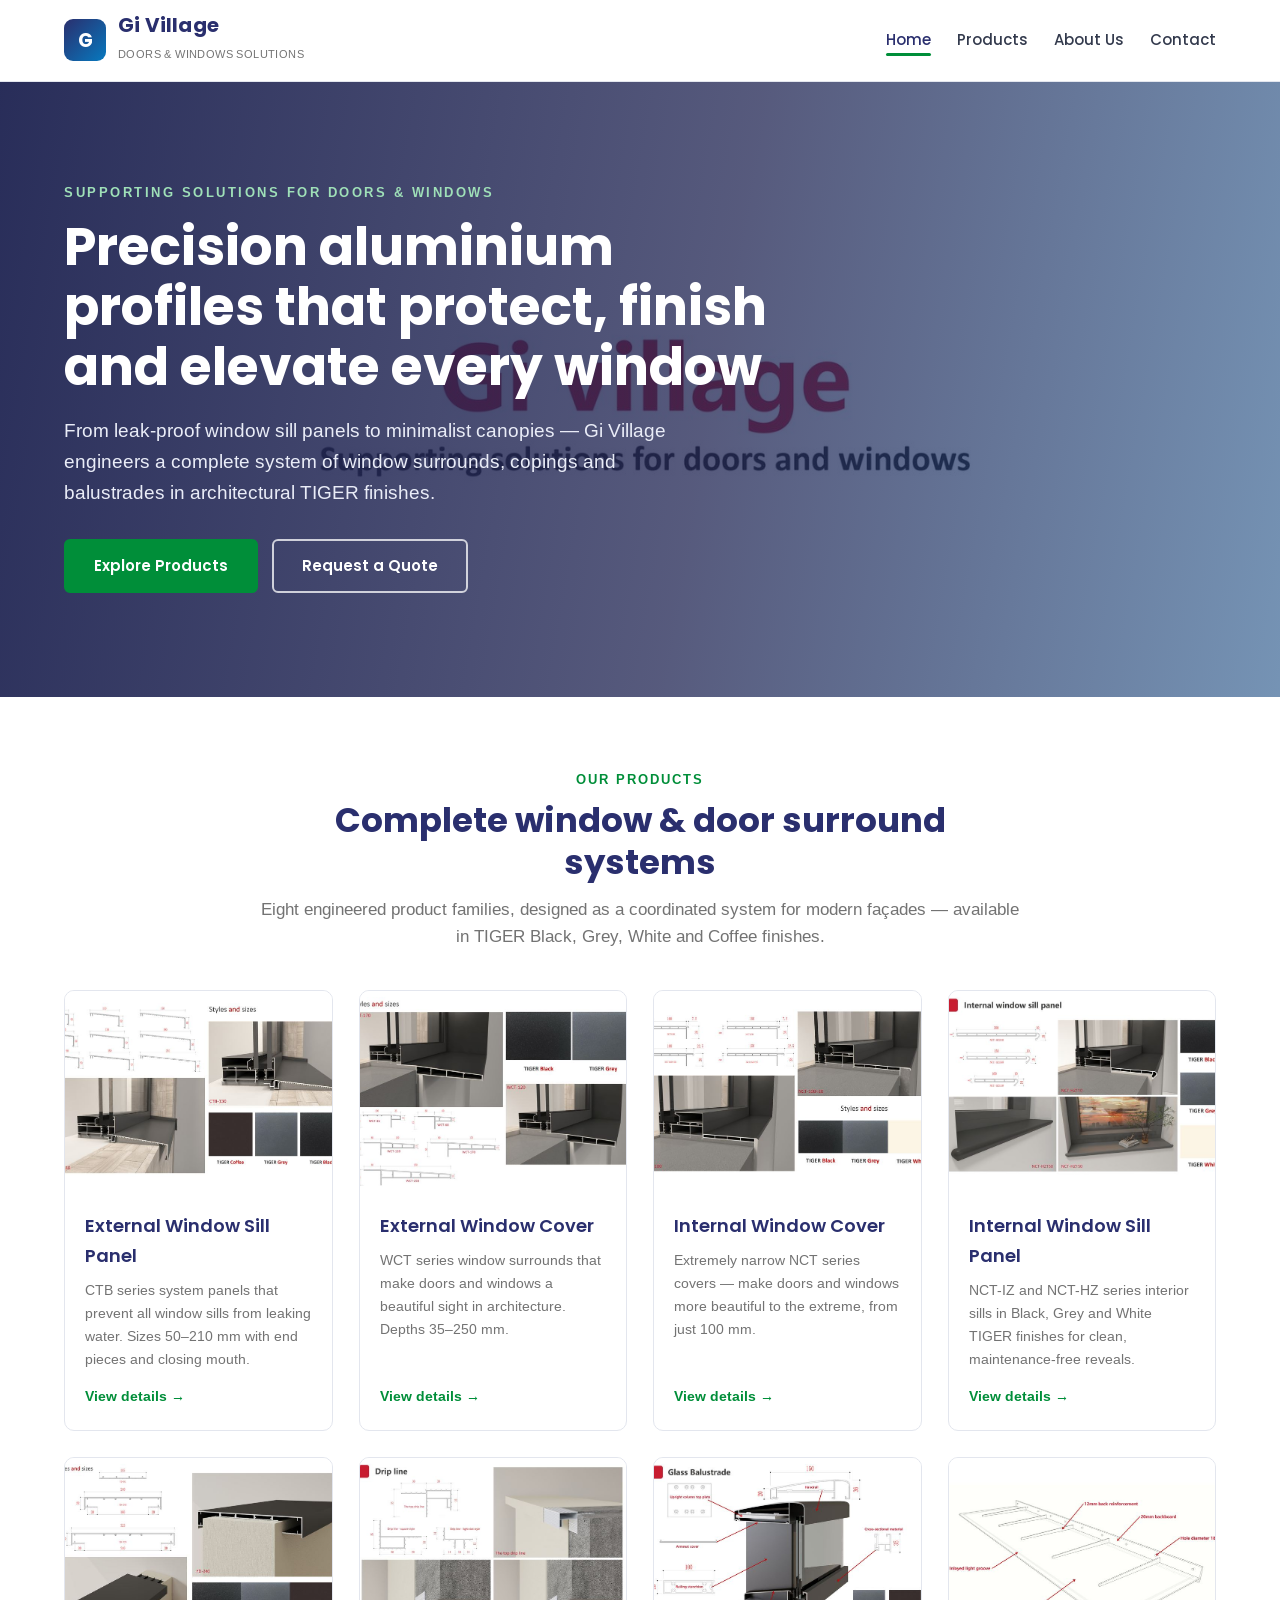
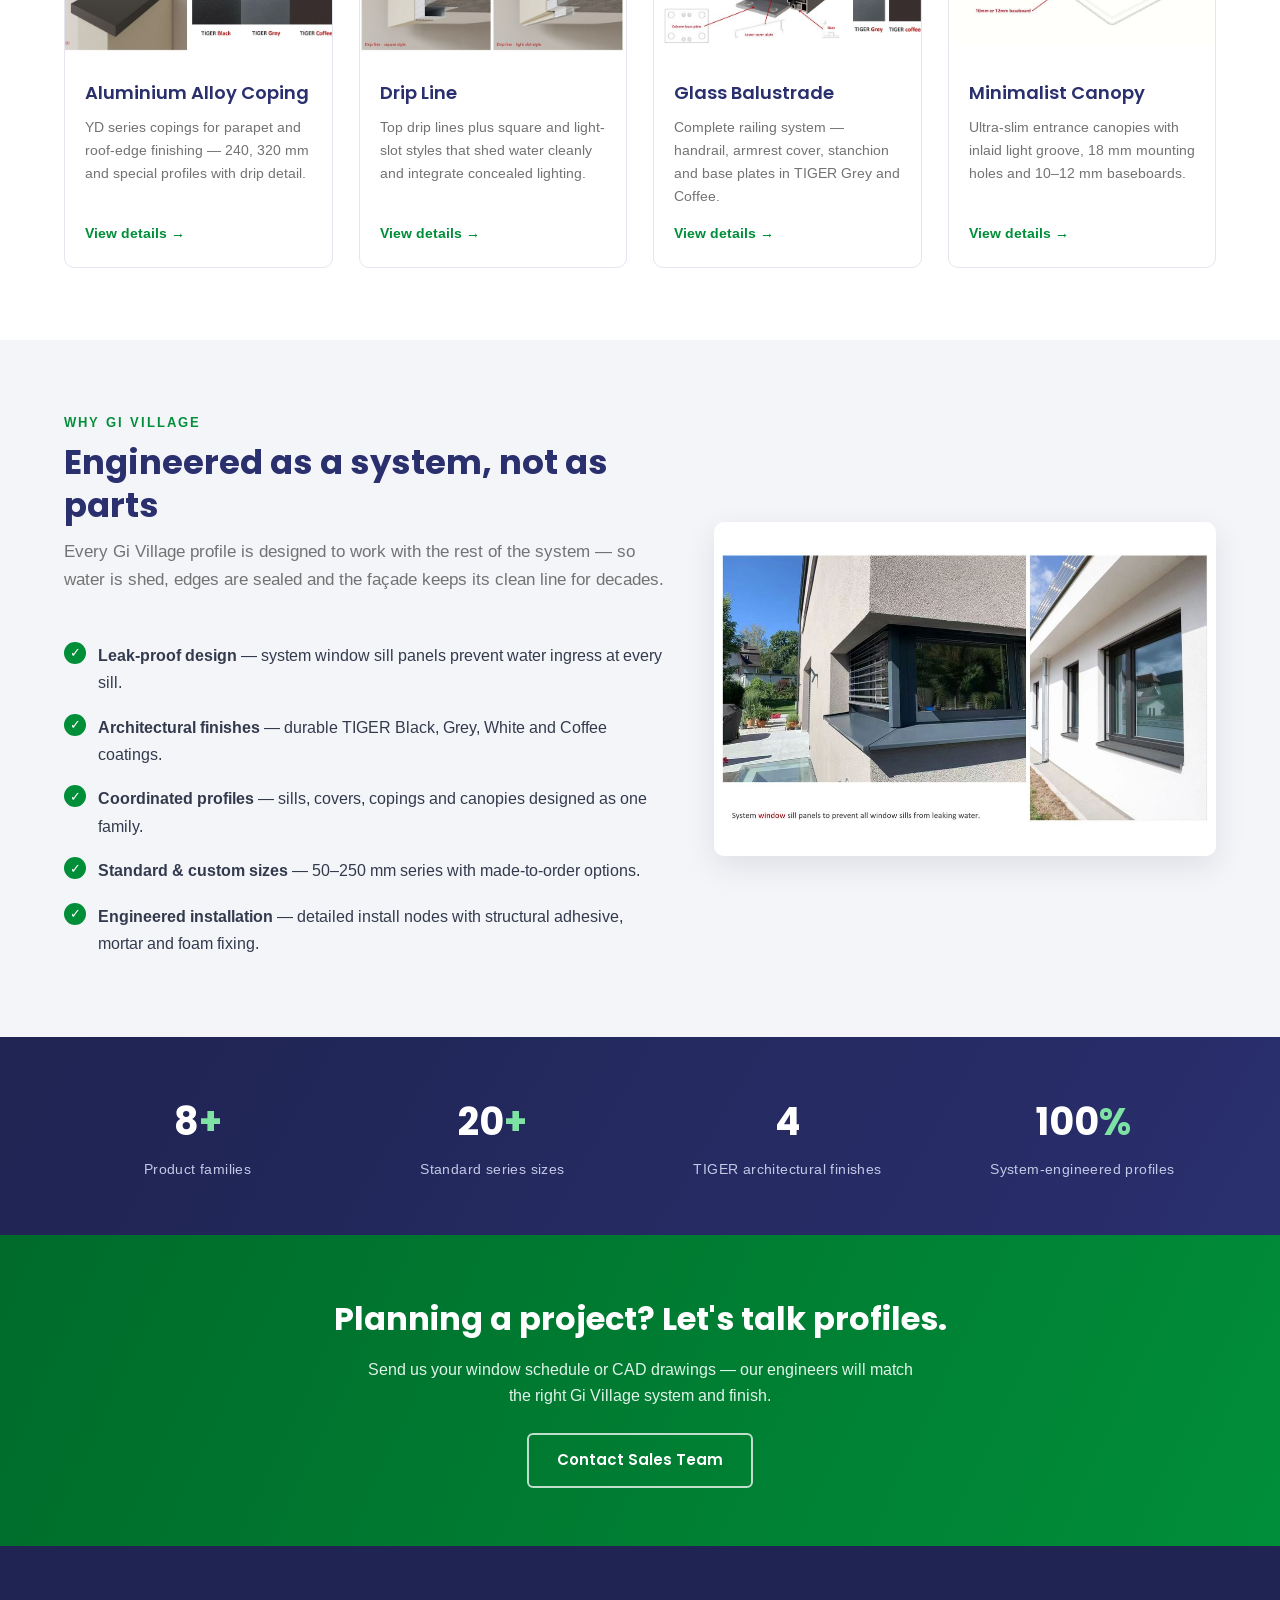
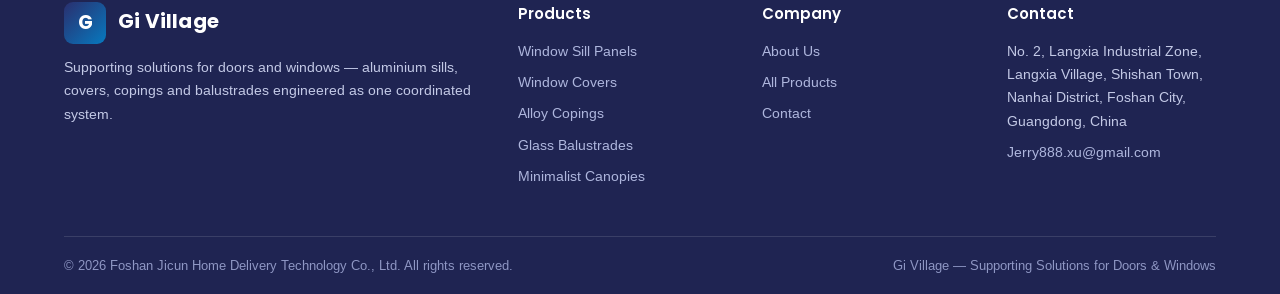
==== index.html @ 1dd9b71b "Update contact email to Jerry888.xu@gmail.com" ====
<!DOCTYPE html>
<html lang="en">
<head>
<meta charset="utf-8">
<meta name="viewport" content="width=device-width, initial-scale=1">
<title>Gi Village | Supporting Solutions for Doors and Windows</title>
<meta name="description" content="Gi Village by Foshan Jicun Home Delivery Technology Co., Ltd — aluminium window sills, window covers, copings, drip lines, glass balustrades and minimalist canopies for modern architecture.">
<link rel="preconnect" href="https://fonts.googleapis.com">
<link rel="preconnect" href="https://fonts.gstatic.com" crossorigin>
<link href="https://fonts.googleapis.com/css2?family=Poppins:wght@400;600;700&family=Arimo:wght@400;600&display=swap" rel="stylesheet">
<link rel="stylesheet" href="css/style.css">
<link rel="icon" href="data:image/svg+xml,<svg xmlns='http://www.w3.org/2000/svg' viewBox='0 0 100 100'><rect width='100' height='100' rx='20' fill='%232a2f6e'/><text x='50' y='68' font-size='52' text-anchor='middle' fill='white' font-family='Arial' font-weight='bold'>G</text></svg>">
</head>
<body>

<header class="site-header">
  <div class="header-inner">
    <a class="brand" href="index.html">
      <span class="brand-mark">G</span>
      <span>
        <span class="brand-name">Gi Village</span><br>
        <span class="brand-tag">Doors &amp; Windows Solutions</span>
      </span>
    </a>
    <button class="nav-toggle" aria-label="Menu" aria-expanded="false">&#9776;</button>
    <nav>
      <ul class="nav-links">
        <li><a href="index.html">Home</a></li>
        <li><a href="products.html">Products</a></li>
        <li><a href="about.html">About Us</a></li>
        <li><a href="contact.html">Contact</a></li>
      </ul>
    </nav>
  </div>
</header>

<!-- ================= HERO ================= -->
<section class="hero">
  <img class="hero-bg" src="images/banners/home-hero.jpg" alt="Gi Village window and door solutions">
  <div class="hero-content">
    <span class="hero-eyebrow">Supporting Solutions for Doors &amp; Windows</span>
    <h1>Precision aluminium profiles that protect, finish and elevate every window</h1>
    <p class="lead">From leak-proof window sill panels to minimalist canopies — Gi Village engineers a complete system of window surrounds, copings and balustrades in architectural TIGER finishes.</p>
    <div class="hero-cta">
      <a class="btn btn-green" href="products.html">Explore Products</a>
      <a class="btn btn-outline" href="contact.html">Request a Quote</a>
    </div>
  </div>
</section>

<!-- ================= PRODUCTS ================= -->
<section class="section" id="products">
  <div class="container">
    <div class="section-head center reveal">
      <div class="kicker">Our Products</div>
      <h2>Complete window &amp; door surround systems</h2>
      <p>Eight engineered product families, designed as a coordinated system for modern façades — available in TIGER Black, Grey, White and Coffee finishes.</p>
    </div>
    <div class="cards-grid">

      <div class="card reveal">
        <div class="card-img"><img src="images/products/card-ext-sill.jpg" alt="External window sill panel" loading="lazy"></div>
        <div class="card-body">
          <h3>External Window Sill Panel</h3>
          <p>CTB series system panels that prevent all window sills from leaking water. Sizes 50–210&nbsp;mm with end pieces and closing mouth.</p>
          <a class="card-link" href="products/external-window-sill-panel.html">View details <span class="arrow">&rarr;</span></a>
        </div>
      </div>

      <div class="card reveal">
        <div class="card-img"><img src="images/products/card-ext-cover.jpg" alt="External window cover" loading="lazy"></div>
        <div class="card-body">
          <h3>External Window Cover</h3>
          <p>WCT series window surrounds that make doors and windows a beautiful sight in architecture. Depths 35–250&nbsp;mm.</p>
          <a class="card-link" href="products/external-window-cover.html">View details <span class="arrow">&rarr;</span></a>
        </div>
      </div>

      <div class="card reveal">
        <div class="card-img"><img src="images/products/card-int-cover.jpg" alt="Internal window cover" loading="lazy"></div>
        <div class="card-body">
          <h3>Internal Window Cover</h3>
          <p>Extremely narrow NCT series covers — make doors and windows more beautiful to the extreme, from just 100&nbsp;mm.</p>
          <a class="card-link" href="products/internal-window-cover.html">View details <span class="arrow">&rarr;</span></a>
        </div>
      </div>

      <div class="card reveal">
        <div class="card-img"><img src="images/products/card-int-sill.jpg" alt="Internal window sill panel" loading="lazy"></div>
        <div class="card-body">
          <h3>Internal Window Sill Panel</h3>
          <p>NCT-IZ and NCT-HZ series interior sills in Black, Grey and White TIGER finishes for clean, maintenance-free reveals.</p>
          <a class="card-link" href="products/internal-window-sill-panel.html">View details <span class="arrow">&rarr;</span></a>
        </div>
      </div>

      <div class="card reveal">
        <div class="card-img"><img src="images/products/card-coping.jpg" alt="Aluminium alloy coping" loading="lazy"></div>
        <div class="card-body">
          <h3>Aluminium Alloy Coping</h3>
          <p>YD series copings for parapet and roof-edge finishing — 240, 320&nbsp;mm and special profiles with drip detail.</p>
          <a class="card-link" href="products/aluminium-alloy-coping.html">View details <span class="arrow">&rarr;</span></a>
        </div>
      </div>

      <div class="card reveal">
        <div class="card-img"><img src="images/products/card-drip.jpg" alt="Drip line" loading="lazy"></div>
        <div class="card-body">
          <h3>Drip Line</h3>
          <p>Top drip lines plus square and light-slot styles that shed water cleanly and integrate concealed lighting.</p>
          <a class="card-link" href="products/drip-line.html">View details <span class="arrow">&rarr;</span></a>
        </div>
      </div>

      <div class="card reveal">
        <div class="card-img"><img src="images/products/card-balustrade.jpg" alt="Glass balustrade" loading="lazy"></div>
        <div class="card-body">
          <h3>Glass Balustrade</h3>
          <p>Complete railing system — handrail, armrest cover, stanchion and base plates in TIGER Grey and Coffee.</p>
          <a class="card-link" href="products/glass-balustrade.html">View details <span class="arrow">&rarr;</span></a>
        </div>
      </div>

      <div class="card reveal">
        <div class="card-img"><img src="images/products/card-canopy.jpg" alt="Minimalist canopy" loading="lazy"></div>
        <div class="card-body">
          <h3>Minimalist Canopy</h3>
          <p>Ultra-slim entrance canopies with inlaid light groove, 18&nbsp;mm mounting holes and 10–12&nbsp;mm baseboards.</p>
          <a class="card-link" href="products/minimalist-canopy.html">View details <span class="arrow">&rarr;</span></a>
        </div>
      </div>

    </div>
  </div>
</section>

<!-- ================= WHY US ================= -->
<section class="section section-soft" id="why">
  <div class="container">
    <div class="two-col">
      <div class="reveal">
        <div class="section-head">
          <div class="kicker">Why Gi Village</div>
          <h2>Engineered as a system, not as parts</h2>
          <p>Every Gi Village profile is designed to work with the rest of the system — so water is shed, edges are sealed and the façade keeps its clean line for decades.</p>
        </div>
        <ul class="feature-list">
          <li><strong>Leak-proof design</strong> — system window sill panels prevent water ingress at every sill.</li>
          <li><strong>Architectural finishes</strong> — durable TIGER Black, Grey, White and Coffee coatings.</li>
          <li><strong>Coordinated profiles</strong> — sills, covers, copings and canopies designed as one family.</li>
          <li><strong>Standard &amp; custom sizes</strong> — 50–250&nbsp;mm series with made-to-order options.</li>
          <li><strong>Engineered installation</strong> — detailed install nodes with structural adhesive, mortar and foam fixing.</li>
        </ul>
      </div>
      <div class="reveal">
        <img src="images/products/detail-p04.jpg" alt="Gi Village system window sill panel installation">
      </div>
    </div>
  </div>
</section>

<!-- ================= STATS ================= -->
<section class="stats">
  <div class="container">
    <div class="stats-grid">
      <div class="reveal">
        <div class="stat-num">8<em>+</em></div>
        <div class="stat-label">Product families</div>
      </div>
      <div class="reveal">
        <div class="stat-num">20<em>+</em></div>
        <div class="stat-label">Standard series sizes</div>
      </div>
      <div class="reveal">
        <div class="stat-num">4</div>
        <div class="stat-label">TIGER architectural finishes</div>
      </div>
      <div class="reveal">
        <div class="stat-num">100<em>%</em></div>
        <div class="stat-label">System-engineered profiles</div>
      </div>
    </div>
  </div>
</section>

<!-- ================= CTA ================= -->
<section class="cta-band">
  <div class="container">
    <h2>Planning a project? Let's talk profiles.</h2>
    <p>Send us your window schedule or CAD drawings — our engineers will match the right Gi Village system and finish.</p>
    <a class="btn btn-outline" href="contact.html">Contact Sales Team</a>
  </div>
</section>

<footer class="site-footer">
  <div class="container">
    <div class="footer-grid">
      <div class="footer-brand">
        <div class="brand">
          <span class="brand-mark">G</span>
          <span><span class="brand-name">Gi Village</span></span>
        </div>
        <p>Supporting solutions for doors and windows — aluminium sills, covers, copings and balustrades engineered as one coordinated system.</p>
      </div>
      <div>
        <h4>Products</h4>
        <ul>
          <li><a href="products/external-window-sill-panel.html">Window Sill Panels</a></li>
          <li><a href="products/external-window-cover.html">Window Covers</a></li>
          <li><a href="products/aluminium-alloy-coping.html">Alloy Copings</a></li>
          <li><a href="products/glass-balustrade.html">Glass Balustrades</a></li>
          <li><a href="products/minimalist-canopy.html">Minimalist Canopies</a></li>
        </ul>
      </div>
      <div>
        <h4>Company</h4>
        <ul>
          <li><a href="about.html">About Us</a></li>
          <li><a href="products.html">All Products</a></li>
          <li><a href="contact.html">Contact</a></li>
        </ul>
      </div>
      <div>
        <h4>Contact</h4>
        <ul>
          <li>No. 2, Langxia Industrial Zone, Langxia Village, Shishan Town, Nanhai District, Foshan City, Guangdong, China</li>
          <li><a href="mailto:Jerry888.xu@gmail.com">Jerry888.xu@gmail.com</a></li>
        </ul>
      </div>
    </div>
    <div class="footer-bottom">
      <span>&copy; <span id="year">2026</span> Foshan Jicun Home Delivery Technology Co., Ltd. All rights reserved.</span>
      <span>Gi Village — Supporting Solutions for Doors &amp; Windows</span>
    </div>
  </div>
</footer>

<script src="js/main.js"></script>
</body>
</html>
---- css/style.css ----
/* ============================================================
   Gi Village — Supporting Solutions for Doors and Windows
   Corporate product site, inspired by alumasc.co.uk
   Palette: #2a2f6e deep navy / #008e39 green / #0779bf blue
   Fonts:   Poppins (headings) / Arimo (body)
   ============================================================ */

:root {
  --navy: #2a2f6e;
  --navy-dark: #1f2452;
  --green: #008e39;
  --green-dark: #006b2b;
  --blue: #0779bf;
  --ink: #333a4d;
  --muted: #737373;
  --bg-soft: #f4f5f8;
  --bg-white: #ffffff;
  --border: #e3e6ee;
  --shadow: 0 10px 30px rgba(31, 36, 82, 0.10);
  --radius: 10px;
  --maxw: 1200px;
}

* { margin: 0; padding: 0; box-sizing: border-box; }

html { scroll-behavior: smooth; }

body {
  font-family: 'Arimo', 'Helvetica Neue', Arial, sans-serif;
  color: var(--ink);
  background: var(--bg-white);
  line-height: 1.65;
  font-size: 16px;
}

h1, h2, h3, h4, .nav-links, .btn, .brand {
  font-family: 'Poppins', 'Segoe UI', sans-serif;
}

img { max-width: 100%; display: block; }

a { color: var(--blue); text-decoration: none; }
a:hover { text-decoration: underline; }

.container { max-width: var(--maxw); margin: 0 auto; padding: 0 24px; }

/* ---------------- Header ---------------- */
.site-header {
  position: sticky; top: 0; z-index: 100;
  background: rgba(255,255,255,0.97);
  backdrop-filter: blur(6px);
  border-bottom: 1px solid var(--border);
}
.header-inner {
  display: flex; align-items: center; justify-content: space-between;
  max-width: var(--maxw); margin: 0 auto; padding: 14px 24px;
  gap: 16px;
}
.brand { display: flex; align-items: center; gap: 12px; color: var(--navy); }
.brand-mark {
  width: 42px; height: 42px; border-radius: 9px;
  background: linear-gradient(135deg, var(--navy), var(--blue));
  display: flex; align-items: center; justify-content: center;
  color: #fff; font-weight: 700; font-size: 19px;
}
.brand-name { font-size: 20px; font-weight: 700; letter-spacing: 0.2px; line-height: 1.1; }
.brand-tag { font-size: 11px; color: var(--muted); font-family: 'Arimo'; font-weight: 400; letter-spacing: 0.4px; text-transform: uppercase; }

.nav-links { display: flex; gap: 26px; list-style: none; align-items: center; }
.nav-links a {
  color: var(--ink); font-weight: 500; font-size: 15px; position: relative;
}
.nav-links a:hover { color: var(--navy); text-decoration: none; }
.nav-links a.active { color: var(--navy); }
.nav-links a.active::after {
  content: ''; position: absolute; left: 0; right: 0; bottom: -6px;
  height: 3px; border-radius: 2px; background: var(--green);
}
.nav-toggle { display: none; background: none; border: 0; font-size: 24px; color: var(--navy); cursor: pointer; }

@media (max-width: 900px) {
  .nav-toggle { display: block; }
  .nav-links {
    display: none; position: absolute; top: 100%; left: 0; right: 0;
    background: #fff; flex-direction: column; align-items: flex-start;
    padding: 16px 24px 22px; gap: 14px; border-bottom: 1px solid var(--border);
    box-shadow: var(--shadow);
  }
  .nav-links.open { display: flex; }
}

/* ---------------- Hero ---------------- */
.hero {
  position: relative; color: #fff; overflow: hidden;
  background: var(--navy-dark);
}
.hero img.hero-bg {
  position: absolute; inset: 0; width: 100%; height: 100%;
  object-fit: cover; object-position: center 30%;
  opacity: 0.55;
}
.hero::after {
  content: ''; position: absolute; inset: 0;
  background: linear-gradient(100deg, rgba(31,36,82,0.92) 0%, rgba(31,36,82,0.55) 55%, rgba(7,121,191,0.25) 100%);
}
.hero-content {
  position: relative; z-index: 2; max-width: var(--maxw); margin: 0 auto;
  padding: 96px 24px 104px;
}
.hero-eyebrow {
  display: inline-block; font-size: 13px; letter-spacing: 2.5px;
  text-transform: uppercase; color: #9fe0b8; font-weight: 600; margin-bottom: 14px;
}
.hero h1 { font-size: clamp(30px, 5vw, 52px); line-height: 1.15; font-weight: 700; max-width: 720px; }
.hero p.lead { margin-top: 18px; font-size: clamp(16px, 2vw, 19px); max-width: 620px; color: #e9ecf7; }
.hero-cta { margin-top: 30px; display: flex; gap: 14px; flex-wrap: wrap; }

/* ---------------- Buttons ---------------- */
.btn {
  display: inline-block; padding: 13px 28px; border-radius: 6px;
  font-weight: 600; font-size: 15px; cursor: pointer;
  border: 2px solid transparent; transition: all .18s ease;
}
.btn:hover { text-decoration: none; transform: translateY(-1px); }
.btn-green { background: var(--green); color: #fff; }
.btn-green:hover { background: var(--green-dark); }
.btn-outline { background: transparent; color: #fff; border-color: rgba(255,255,255,0.75); }
.btn-outline:hover { background: rgba(255,255,255,0.12); border-color: #fff; }
.btn-navy { background: var(--navy); color: #fff; }
.btn-navy:hover { background: var(--navy-dark); }
.btn-ghost { background: transparent; color: var(--navy); border-color: var(--navy); }
.btn-ghost:hover { background: var(--navy); color: #fff; }

/* ---------------- Sections ---------------- */
.section { padding: 72px 0; }
.section-soft { background: var(--bg-soft); }
.section-head { margin-bottom: 40px; max-width: 760px; }
.section-head .kicker {
  font-size: 13px; font-weight: 700; letter-spacing: 2px; text-transform: uppercase;
  color: var(--green); margin-bottom: 8px;
}
.section-head h2 { font-size: clamp(24px, 3.4vw, 34px); color: var(--navy); font-weight: 700; line-height: 1.25; }
.section-head p { margin-top: 12px; color: var(--muted); font-size: 16.5px; }
.section-head.center { margin-left: auto; margin-right: auto; text-align: center; }

/* ---------------- Product cards ---------------- */
.cards-grid {
  display: grid; grid-template-columns: repeat(auto-fill, minmax(260px, 1fr));
  gap: 26px;
}
.card {
  background: #fff; border: 1px solid var(--border); border-radius: var(--radius);
  overflow: hidden; display: flex; flex-direction: column;
  transition: transform .2s ease, box-shadow .2s ease;
}
.card:hover { transform: translateY(-5px); box-shadow: var(--shadow); }
.card-img { aspect-ratio: 4/3; overflow: hidden; background: #eef0f5; position: relative; }
.card-img img { width: 100%; height: 100%; object-fit: cover; transition: transform .35s ease; }
.card:hover .card-img img { transform: scale(1.05); }
.card-body { padding: 20px 20px 22px; display: flex; flex-direction: column; flex: 1; }
.card-body h3 { color: var(--navy); font-size: 18px; font-weight: 600; margin-bottom: 8px; }
.card-body p { color: var(--muted); font-size: 14px; flex: 1; }
.card-link { margin-top: 14px; font-weight: 600; font-size: 14px; color: var(--green); }
.card-link:hover { color: var(--green-dark); text-decoration: none; }
.card-link .arrow { transition: transform .18s ease; display: inline-block; }
.card:hover .card-link .arrow { transform: translateX(4px); }

/* ---------------- Stats band ---------------- */
.stats {
  background: linear-gradient(120deg, var(--navy-dark), var(--navy));
  color: #fff; padding: 54px 0;
}
.stats-grid { display: grid; grid-template-columns: repeat(auto-fit, minmax(180px, 1fr)); gap: 28px; text-align: center; }
.stat-num { font-family: 'Poppins'; font-size: 38px; font-weight: 700; color: #fff; }
.stat-num em { font-style: normal; color: #7ee2a4; }
.stat-label { color: #c3c9e6; font-size: 14px; margin-top: 4px; letter-spacing: 0.4px; }

/* ---------------- Page hero (inner pages) ---------------- */
.page-hero {
  background: linear-gradient(115deg, var(--navy-dark), var(--navy) 60%, var(--blue));
  color: #fff; padding: 64px 0 58px;
}
.page-hero h1 { font-size: clamp(26px, 4vw, 40px); font-weight: 700; }
.page-hero .crumb { font-size: 13px; color: #aeb6dd; margin-bottom: 10px; letter-spacing: 0.5px; }
.page-hero .crumb a { color: #d8dcf5; }
.page-hero p { margin-top: 12px; color: #dbe0f6; max-width: 700px; }

/* ---------------- Product detail page ---------------- */
.detail-layout { display: grid; grid-template-columns: 1fr 1fr; gap: 40px; align-items: start; }
@media (max-width: 900px) { .detail-layout { grid-template-columns: 1fr; } }
.detail-img { border: 1px solid var(--border); border-radius: var(--radius); overflow: hidden; background: #fff; }
.detail-img img { width: 100%; height: auto; }
.detail-info h2 { color: var(--navy); font-size: 24px; margin-bottom: 12px; }
.detail-info .desc { color: var(--muted); margin-bottom: 18px; }
.spec-table { width: 100%; border-collapse: collapse; margin-top: 10px; font-size: 14.5px; }
.spec-table th, .spec-table td { text-align: left; padding: 10px 12px; border-bottom: 1px solid var(--border); }
.spec-table th { background: var(--bg-soft); color: var(--navy); font-weight: 600; width: 34%; }

.tag-row { display: flex; flex-wrap: wrap; gap: 8px; margin: 14px 0; }
.tag {
  font-size: 12.5px; padding: 5px 12px; border-radius: 20px;
  background: #eaf4ee; color: var(--green-dark); font-weight: 600;
}

/* ---------------- Gallery strip ---------------- */
.gallery { display: grid; grid-template-columns: repeat(auto-fill, minmax(200px, 1fr)); gap: 18px; }
.gallery a { border: 1px solid var(--border); border-radius: 8px; overflow: hidden; background: #fff; display: block; }
.gallery a:hover { box-shadow: var(--shadow); }
.gallery img { width: 100%; height: 150px; object-fit: cover; }

/* ---------------- About / content ---------------- */
.two-col { display: grid; grid-template-columns: 1.2fr 1fr; gap: 48px; align-items: center; }
@media (max-width: 900px) { .two-col { grid-template-columns: 1fr; } }
.two-col img { border-radius: var(--radius); box-shadow: var(--shadow); }
.feature-list { list-style: none; margin-top: 18px; }
.feature-list li { padding: 9px 0 9px 34px; position: relative; color: var(--ink); }
.feature-list li::before {
  content: '✓'; position: absolute; left: 0; top: 9px; width: 22px; height: 22px;
  border-radius: 50%; background: var(--green); color: #fff;
  display: flex; align-items: center; justify-content: center; font-size: 13px;
}

/* ---------------- Contact ---------------- */
.contact-grid { display: grid; grid-template-columns: 1fr 1fr; gap: 40px; }
@media (max-width: 900px) { .contact-grid { grid-template-columns: 1fr; } }
.contact-item { display: flex; gap: 14px; padding: 16px 0; border-bottom: 1px solid var(--border); }
.contact-item .ico {
  width: 44px; height: 44px; border-radius: 10px; flex-shrink: 0;
  background: #eaf0fb; color: var(--navy); display: flex; align-items: center; justify-content: center; font-size: 19px;
}
.contact-item h4 { color: var(--navy); font-size: 15px; margin-bottom: 2px; }
.contact-item p { color: var(--muted); font-size: 14.5px; }

.form-card {
  background: #fff; border: 1px solid var(--border); border-radius: var(--radius);
  padding: 30px; box-shadow: var(--shadow);
}
.form-row { margin-bottom: 16px; }
.form-row label { display: block; font-weight: 600; font-size: 13.5px; color: var(--navy); margin-bottom: 6px; }
.form-row input, .form-row select, .form-row textarea {
  width: 100%; padding: 11px 13px; border: 1px solid var(--border);
  border-radius: 6px; font-family: 'Arimo'; font-size: 15px; color: var(--ink); background: #fcfcfd;
}
.form-row input:focus, .form-row select:focus, .form-row textarea:focus {
  outline: none; border-color: var(--blue); box-shadow: 0 0 0 3px rgba(7,121,191,0.12);
}
.form-note { font-size: 13px; color: var(--muted); margin-top: 10px; }
#form-status { display: none; margin-top: 14px; padding: 12px 16px; border-radius: 6px; font-size: 14px; }
#form-status.ok { display: block; background: #eaf4ee; color: var(--green-dark); }
#form-status.err { display: block; background: #fdecec; color: #b3261e; }

/* ---------------- CTA band ---------------- */
.cta-band {
  background: linear-gradient(115deg, var(--green-dark), var(--green));
  color: #fff; padding: 58px 0; text-align: center;
}
.cta-band h2 { font-size: clamp(22px, 3vw, 32px); font-weight: 700; }
.cta-band p { margin: 10px auto 24px; max-width: 560px; color: #e2f5ea; }

/* ---------------- Footer ---------------- */
.site-footer { background: var(--navy-dark); color: #c3c9e6; font-size: 14px; }
.footer-grid {
  display: grid; grid-template-columns: 2fr 1fr 1fr 1fr; gap: 36px;
  padding: 56px 0 40px;
}
@media (max-width: 900px) { .footer-grid { grid-template-columns: 1fr 1fr; } }
@media (max-width: 600px) { .footer-grid { grid-template-columns: 1fr; } }
.footer-grid h4 { color: #fff; font-size: 15px; margin-bottom: 14px; font-weight: 600; }
.footer-grid ul { list-style: none; }
.footer-grid li { margin-bottom: 8px; }
.footer-grid a { color: #aeb6dd; }
.footer-grid a:hover { color: #fff; }
.footer-brand .brand { color: #fff; margin-bottom: 12px; }
.footer-brand p { line-height: 1.7; }
.footer-bottom {
  border-top: 1px solid rgba(255,255,255,0.12); padding: 18px 0;
  font-size: 13px; color: #8f97c4;
  display: flex; justify-content: space-between; gap: 12px; flex-wrap: wrap;
}

/* ---------------- Utility ---------------- */
.mt-1 { margin-top: 8px; } .mt-2 { margin-top: 16px; } .mt-3 { margin-top: 28px; }
.mb-2 { margin-bottom: 16px; } .mb-3 { margin-bottom: 28px; }
.center { text-align: center; }
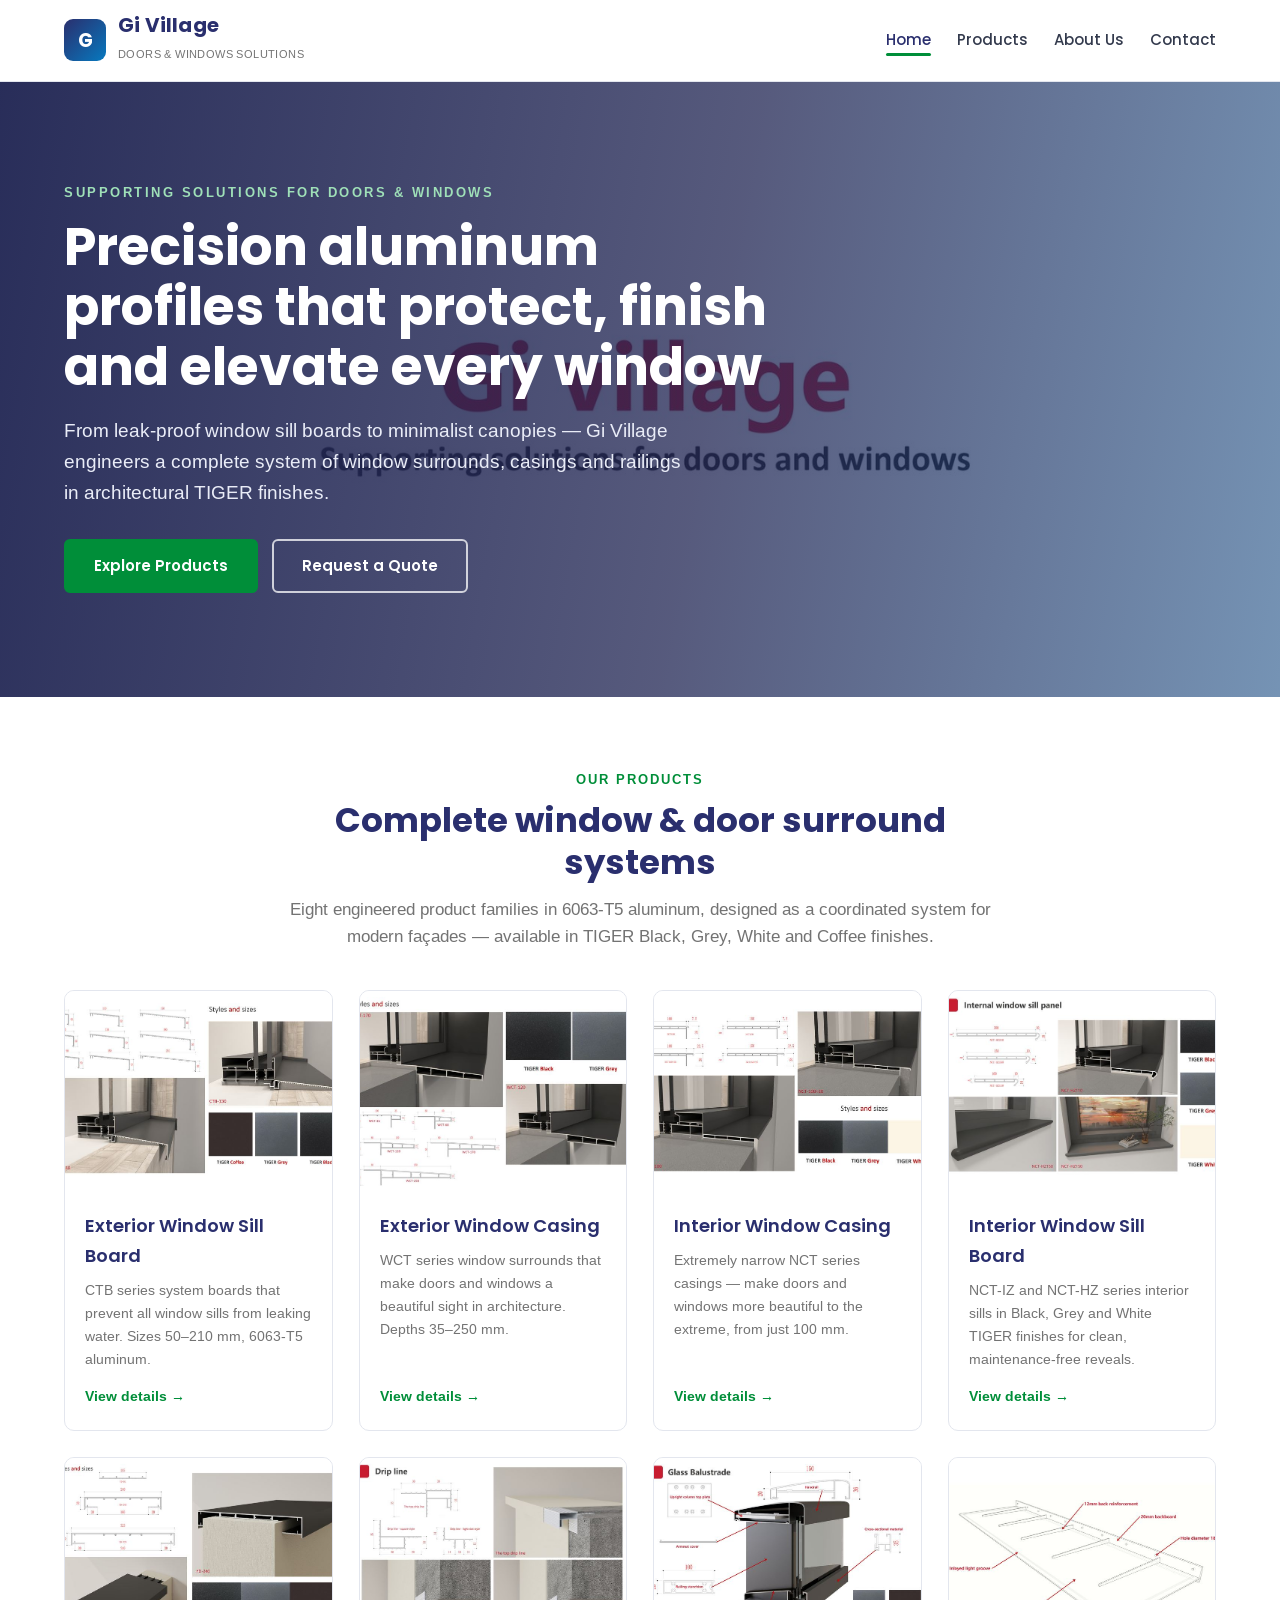
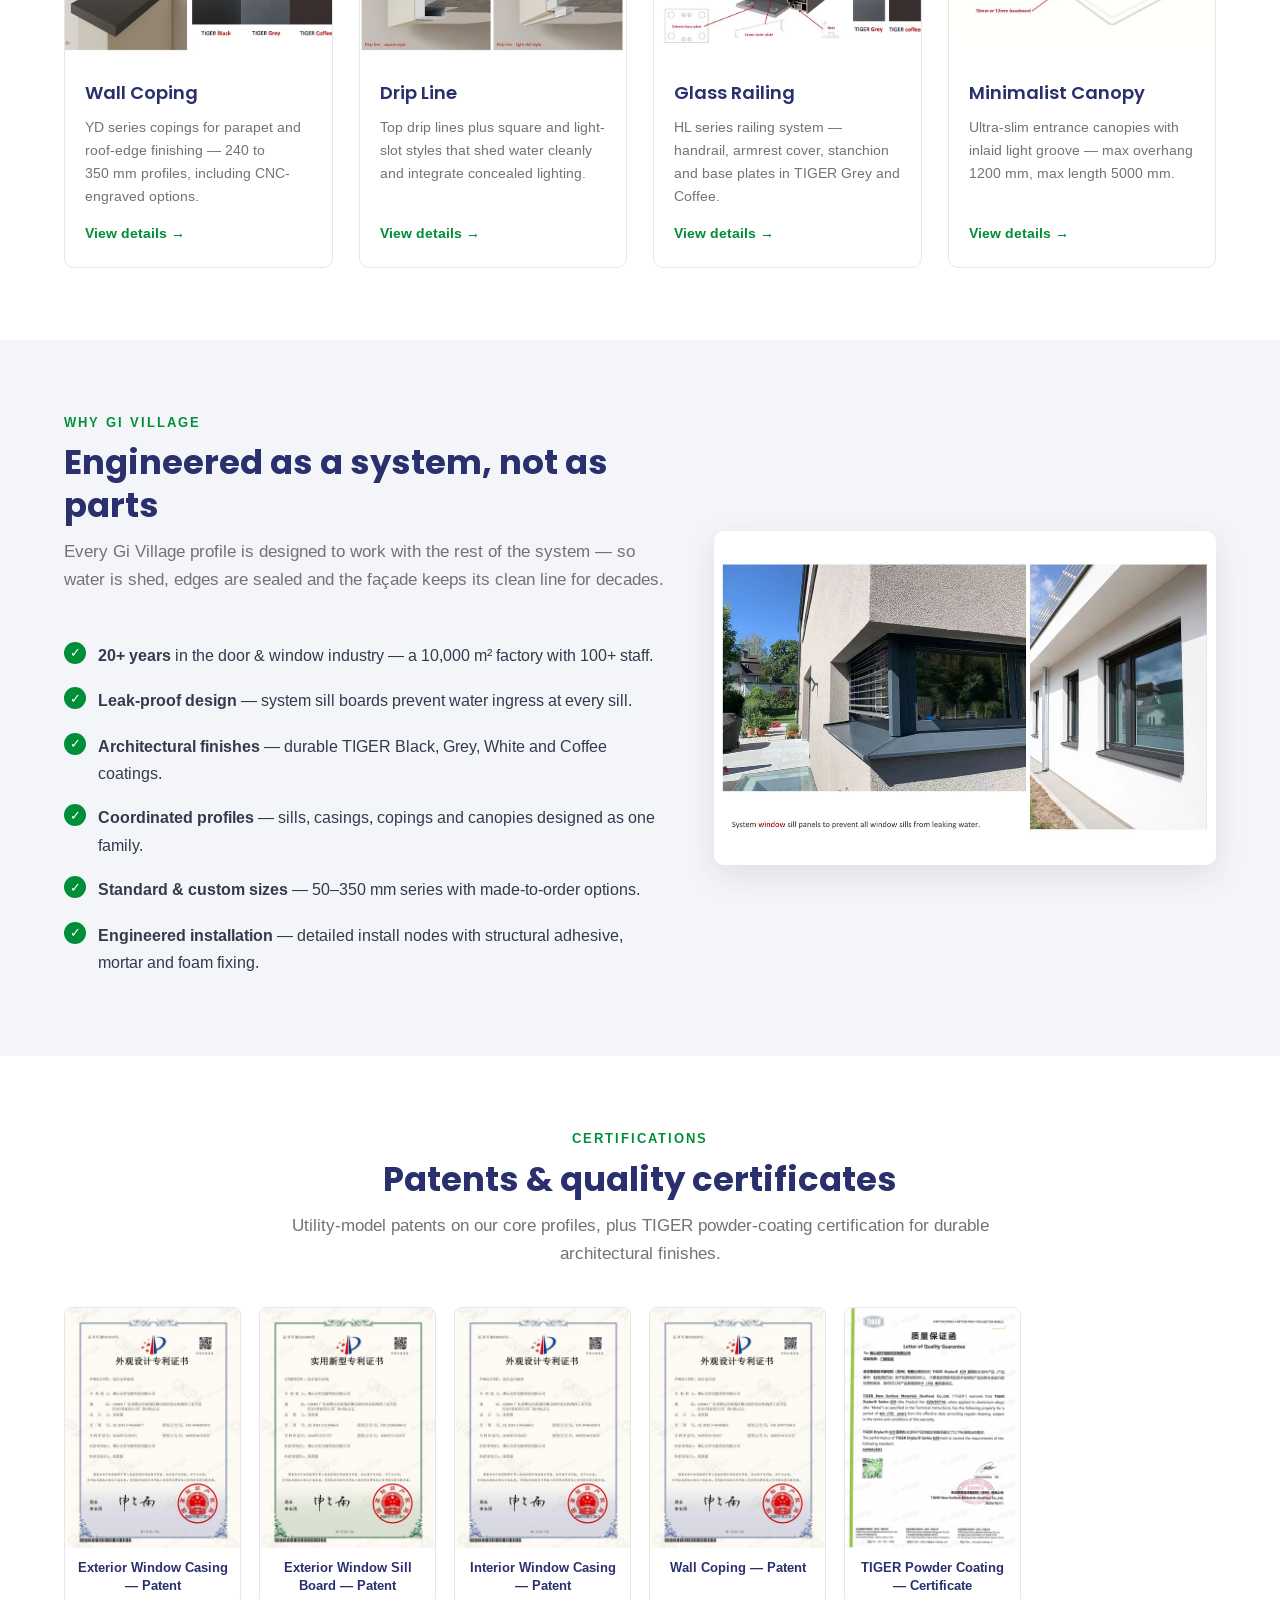
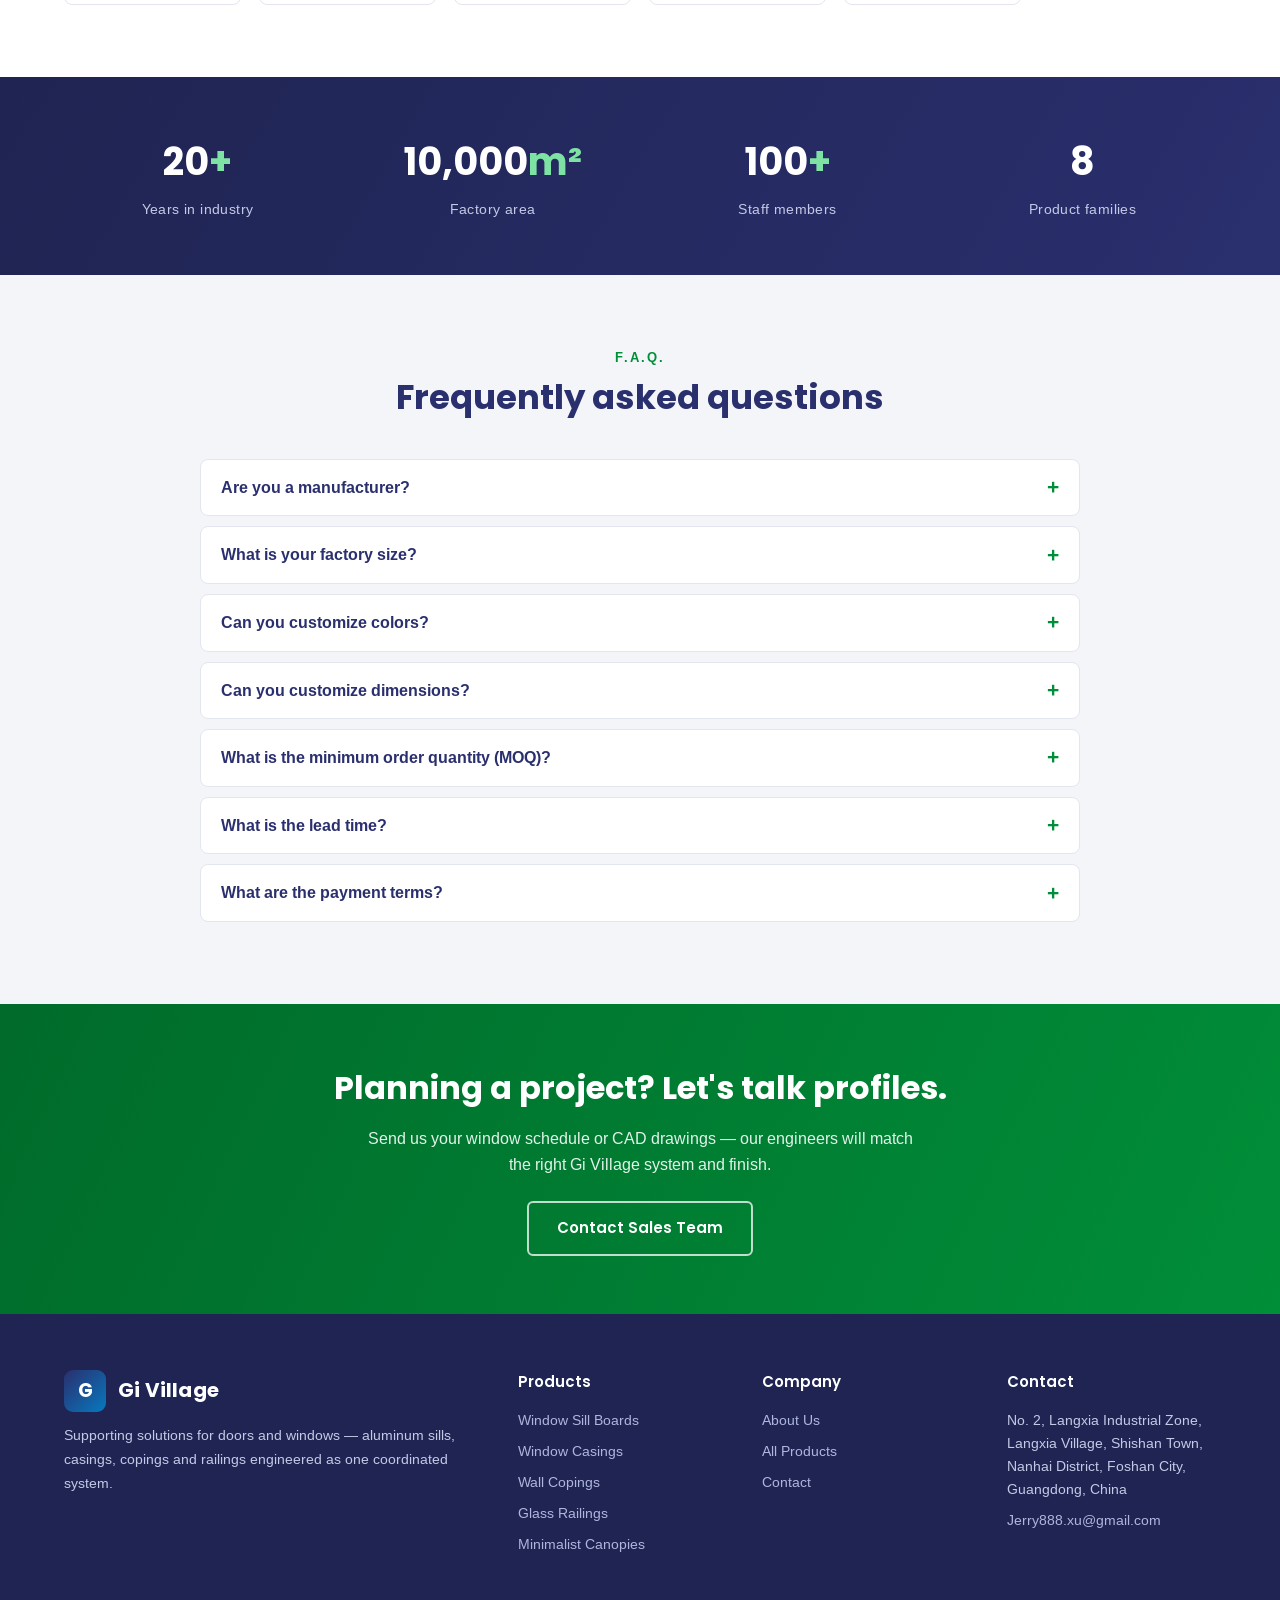
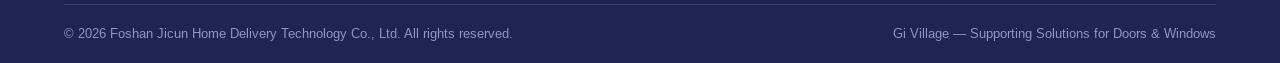
==== commit 9f33b8a5: "v2: align product names with official site, add wall thickness/alloy specs, patents & TIGER certific" ====
--- a/index.html
+++ b/index.html
@@ -4,7 +4,7 @@
 <meta charset="utf-8">
 <meta name="viewport" content="width=device-width, initial-scale=1">
 <title>Gi Village | Supporting Solutions for Doors and Windows</title>
-<meta name="description" content="Gi Village by Foshan Jicun Home Delivery Technology Co., Ltd — aluminium window sills, window covers, copings, drip lines, glass balustrades and minimalist canopies for modern architecture.">
+<meta name="description" content="Gi Village by Foshan Jicun Home Delivery Technology Co., Ltd — aluminum window sill boards, casings, wall copings, glass railings and minimalist canopies for modern architecture.">
 <link rel="preconnect" href="https://fonts.googleapis.com">
 <link rel="preconnect" href="https://fonts.gstatic.com" crossorigin>
 <link href="https://fonts.googleapis.com/css2?family=Poppins:wght@400;600;700&family=Arimo:wght@400;600&display=swap" rel="stylesheet">
@@ -39,8 +39,8 @@
   <img class="hero-bg" src="images/banners/home-hero.jpg" alt="Gi Village window and door solutions">
   <div class="hero-content">
     <span class="hero-eyebrow">Supporting Solutions for Doors &amp; Windows</span>
-    <h1>Precision aluminium profiles that protect, finish and elevate every window</h1>
-    <p class="lead">From leak-proof window sill panels to minimalist canopies — Gi Village engineers a complete system of window surrounds, copings and balustrades in architectural TIGER finishes.</p>
+    <h1>Precision aluminum profiles that protect, finish and elevate every window</h1>
+    <p class="lead">From leak-proof window sill boards to minimalist canopies — Gi Village engineers a complete system of window surrounds, casings and railings in architectural TIGER finishes.</p>
     <div class="hero-cta">
       <a class="btn btn-green" href="products.html">Explore Products</a>
       <a class="btn btn-outline" href="contact.html">Request a Quote</a>
@@ -54,51 +54,51 @@
     <div class="section-head center reveal">
       <div class="kicker">Our Products</div>
       <h2>Complete window &amp; door surround systems</h2>
-      <p>Eight engineered product families, designed as a coordinated system for modern façades — available in TIGER Black, Grey, White and Coffee finishes.</p>
+      <p>Eight engineered product families in 6063-T5 aluminum, designed as a coordinated system for modern façades — available in TIGER Black, Grey, White and Coffee finishes.</p>
     </div>
     <div class="cards-grid">
 
       <div class="card reveal">
-        <div class="card-img"><img src="images/products/card-ext-sill.jpg" alt="External window sill panel" loading="lazy"></div>
-        <div class="card-body">
-          <h3>External Window Sill Panel</h3>
-          <p>CTB series system panels that prevent all window sills from leaking water. Sizes 50–210&nbsp;mm with end pieces and closing mouth.</p>
+        <div class="card-img"><img src="images/products/card-ext-sill.jpg" alt="Exterior window sill board" loading="lazy"></div>
+        <div class="card-body">
+          <h3>Exterior Window Sill Board</h3>
+          <p>CTB series system boards that prevent all window sills from leaking water. Sizes 50–210&nbsp;mm, 6063-T5 aluminum.</p>
           <a class="card-link" href="products/external-window-sill-panel.html">View details <span class="arrow">&rarr;</span></a>
         </div>
       </div>
 
       <div class="card reveal">
-        <div class="card-img"><img src="images/products/card-ext-cover.jpg" alt="External window cover" loading="lazy"></div>
-        <div class="card-body">
-          <h3>External Window Cover</h3>
+        <div class="card-img"><img src="images/products/card-ext-cover.jpg" alt="Exterior window casing" loading="lazy"></div>
+        <div class="card-body">
+          <h3>Exterior Window Casing</h3>
           <p>WCT series window surrounds that make doors and windows a beautiful sight in architecture. Depths 35–250&nbsp;mm.</p>
           <a class="card-link" href="products/external-window-cover.html">View details <span class="arrow">&rarr;</span></a>
         </div>
       </div>
 
       <div class="card reveal">
-        <div class="card-img"><img src="images/products/card-int-cover.jpg" alt="Internal window cover" loading="lazy"></div>
-        <div class="card-body">
-          <h3>Internal Window Cover</h3>
-          <p>Extremely narrow NCT series covers — make doors and windows more beautiful to the extreme, from just 100&nbsp;mm.</p>
+        <div class="card-img"><img src="images/products/card-int-cover.jpg" alt="Interior window casing" loading="lazy"></div>
+        <div class="card-body">
+          <h3>Interior Window Casing</h3>
+          <p>Extremely narrow NCT series casings — make doors and windows more beautiful to the extreme, from just 100&nbsp;mm.</p>
           <a class="card-link" href="products/internal-window-cover.html">View details <span class="arrow">&rarr;</span></a>
         </div>
       </div>
 
       <div class="card reveal">
-        <div class="card-img"><img src="images/products/card-int-sill.jpg" alt="Internal window sill panel" loading="lazy"></div>
-        <div class="card-body">
-          <h3>Internal Window Sill Panel</h3>
+        <div class="card-img"><img src="images/products/card-int-sill.jpg" alt="Interior window sill board" loading="lazy"></div>
+        <div class="card-body">
+          <h3>Interior Window Sill Board</h3>
           <p>NCT-IZ and NCT-HZ series interior sills in Black, Grey and White TIGER finishes for clean, maintenance-free reveals.</p>
           <a class="card-link" href="products/internal-window-sill-panel.html">View details <span class="arrow">&rarr;</span></a>
         </div>
       </div>
 
       <div class="card reveal">
-        <div class="card-img"><img src="images/products/card-coping.jpg" alt="Aluminium alloy coping" loading="lazy"></div>
-        <div class="card-body">
-          <h3>Aluminium Alloy Coping</h3>
-          <p>YD series copings for parapet and roof-edge finishing — 240, 320&nbsp;mm and special profiles with drip detail.</p>
+        <div class="card-img"><img src="images/products/card-coping.jpg" alt="Wall coping" loading="lazy"></div>
+        <div class="card-body">
+          <h3>Wall Coping</h3>
+          <p>YD series copings for parapet and roof-edge finishing — 240 to 350&nbsp;mm profiles, including CNC-engraved options.</p>
           <a class="card-link" href="products/aluminium-alloy-coping.html">View details <span class="arrow">&rarr;</span></a>
         </div>
       </div>
@@ -113,10 +113,10 @@
       </div>
 
       <div class="card reveal">
-        <div class="card-img"><img src="images/products/card-balustrade.jpg" alt="Glass balustrade" loading="lazy"></div>
-        <div class="card-body">
-          <h3>Glass Balustrade</h3>
-          <p>Complete railing system — handrail, armrest cover, stanchion and base plates in TIGER Grey and Coffee.</p>
+        <div class="card-img"><img src="images/products/card-balustrade.jpg" alt="Glass railing" loading="lazy"></div>
+        <div class="card-body">
+          <h3>Glass Railing</h3>
+          <p>HL series railing system — handrail, armrest cover, stanchion and base plates in TIGER Grey and Coffee.</p>
           <a class="card-link" href="products/glass-balustrade.html">View details <span class="arrow">&rarr;</span></a>
         </div>
       </div>
@@ -125,7 +125,7 @@
         <div class="card-img"><img src="images/products/card-canopy.jpg" alt="Minimalist canopy" loading="lazy"></div>
         <div class="card-body">
           <h3>Minimalist Canopy</h3>
-          <p>Ultra-slim entrance canopies with inlaid light groove, 18&nbsp;mm mounting holes and 10–12&nbsp;mm baseboards.</p>
+          <p>Ultra-slim entrance canopies with inlaid light groove — max overhang 1200&nbsp;mm, max length 5000&nbsp;mm.</p>
           <a class="card-link" href="products/minimalist-canopy.html">View details <span class="arrow">&rarr;</span></a>
         </div>
       </div>
@@ -145,16 +145,35 @@
           <p>Every Gi Village profile is designed to work with the rest of the system — so water is shed, edges are sealed and the façade keeps its clean line for decades.</p>
         </div>
         <ul class="feature-list">
-          <li><strong>Leak-proof design</strong> — system window sill panels prevent water ingress at every sill.</li>
+          <li><strong>20+ years</strong> in the door &amp; window industry — a 10,000&nbsp;m² factory with 100+ staff.</li>
+          <li><strong>Leak-proof design</strong> — system sill boards prevent water ingress at every sill.</li>
           <li><strong>Architectural finishes</strong> — durable TIGER Black, Grey, White and Coffee coatings.</li>
-          <li><strong>Coordinated profiles</strong> — sills, covers, copings and canopies designed as one family.</li>
-          <li><strong>Standard &amp; custom sizes</strong> — 50–250&nbsp;mm series with made-to-order options.</li>
+          <li><strong>Coordinated profiles</strong> — sills, casings, copings and canopies designed as one family.</li>
+          <li><strong>Standard &amp; custom sizes</strong> — 50–350&nbsp;mm series with made-to-order options.</li>
           <li><strong>Engineered installation</strong> — detailed install nodes with structural adhesive, mortar and foam fixing.</li>
         </ul>
       </div>
       <div class="reveal">
-        <img src="images/products/detail-p04.jpg" alt="Gi Village system window sill panel installation">
-      </div>
+        <img src="images/products/detail-p04.jpg" alt="Gi Village system window sill board installation">
+      </div>
+    </div>
+  </div>
+</section>
+
+<!-- ================= CERTIFICATIONS ================= -->
+<section class="section" id="certifications">
+  <div class="container">
+    <div class="section-head center reveal">
+      <div class="kicker">Certifications</div>
+      <h2>Patents &amp; quality certificates</h2>
+      <p>Utility-model patents on our core profiles, plus TIGER powder-coating certification for durable architectural finishes.</p>
+    </div>
+    <div class="cert-grid">
+      <div class="cert-card reveal"><img src="images/certificates/Exterior-Window-Casing-Patent-Certificate-724x1024.jpg" alt="Exterior window casing patent certificate" loading="lazy"><div class="cert-label">Exterior Window Casing — Patent</div></div>
+      <div class="cert-card reveal"><img src="images/certificates/Exterior-Window-Sill-Board-Patent-Certificate-2-724x1024.jpg" alt="Exterior window sill board patent certificate" loading="lazy"><div class="cert-label">Exterior Window Sill Board — Patent</div></div>
+      <div class="cert-card reveal"><img src="images/certificates/Interior-Window-Casing-Patent-Certificate-724x1024.jpg" alt="Interior window casing patent certificate" loading="lazy"><div class="cert-label">Interior Window Casing — Patent</div></div>
+      <div class="cert-card reveal"><img src="images/certificates/Wall-Coping-Patent-Certificate-724x1024.jpg" alt="Wall coping patent certificate" loading="lazy"><div class="cert-label">Wall Coping — Patent</div></div>
+      <div class="cert-card reveal"><img src="images/certificates/Tiger-Powder-Coating-Certificate-724x1024.png" alt="TIGER powder coating certificate" loading="lazy"><div class="cert-label">TIGER Powder Coating — Certificate</div></div>
     </div>
   </div>
 </section>
@@ -164,21 +183,40 @@
   <div class="container">
     <div class="stats-grid">
       <div class="reveal">
-        <div class="stat-num">8<em>+</em></div>
+        <div class="stat-num">20<em>+</em></div>
+        <div class="stat-label">Years in industry</div>
+      </div>
+      <div class="reveal">
+        <div class="stat-num">10,000<em>m²</em></div>
+        <div class="stat-label">Factory area</div>
+      </div>
+      <div class="reveal">
+        <div class="stat-num">100<em>+</em></div>
+        <div class="stat-label">Staff members</div>
+      </div>
+      <div class="reveal">
+        <div class="stat-num">8</div>
         <div class="stat-label">Product families</div>
       </div>
-      <div class="reveal">
-        <div class="stat-num">20<em>+</em></div>
-        <div class="stat-label">Standard series sizes</div>
-      </div>
-      <div class="reveal">
-        <div class="stat-num">4</div>
-        <div class="stat-label">TIGER architectural finishes</div>
-      </div>
-      <div class="reveal">
-        <div class="stat-num">100<em>%</em></div>
-        <div class="stat-label">System-engineered profiles</div>
-      </div>
+    </div>
+  </div>
+</section>
+
+<!-- ================= FAQ ================= -->
+<section class="section section-soft" id="faq">
+  <div class="container">
+    <div class="section-head center reveal">
+      <div class="kicker">F.A.Q.</div>
+      <h2>Frequently asked questions</h2>
+    </div>
+    <div class="faq-list reveal">
+      <div class="faq-item"><div class="faq-q">Are you a manufacturer?</div><div class="faq-a">Yes, we are a manufacturer located in Foshan, just a half-hour drive from Guangzhou. We warmly welcome you to visit Givillage.</div></div>
+      <div class="faq-item"><div class="faq-q">What is your factory size?</div><div class="faq-a">Our factory covers a total area of 10,000 square meters and employs over 100 staff members, including 15 professional sales representatives and designers.</div></div>
+      <div class="faq-item"><div class="faq-q">Can you customize colors?</div><div class="faq-a">Yes, we offer a wide range of TIGER color options. Custom colors extend the lead time, and a separate setup charge applies for small orders.</div></div>
+      <div class="faq-item"><div class="faq-q">Can you customize dimensions?</div><div class="faq-a">Yes, we can customize different dimensions according to your specific requirements.</div></div>
+      <div class="faq-item"><div class="faq-q">What is the minimum order quantity (MOQ)?</div><div class="faq-a">The minimum order quantity for standard products is 10 sets; we accept small-batch orders for custom projects.</div></div>
+      <div class="faq-item"><div class="faq-q">What is the lead time?</div><div class="faq-a">15 days after receiving your 50% prepayment.</div></div>
+      <div class="faq-item"><div class="faq-q">What are the payment terms?</div><div class="faq-a">A 50% deposit is required upfront, with the remaining 50% due before shipment, payable via wire transfer (T/T).</div></div>
     </div>
   </div>
 </section>
@@ -200,15 +238,15 @@
           <span class="brand-mark">G</span>
           <span><span class="brand-name">Gi Village</span></span>
         </div>
-        <p>Supporting solutions for doors and windows — aluminium sills, covers, copings and balustrades engineered as one coordinated system.</p>
+        <p>Supporting solutions for doors and windows — aluminum sills, casings, copings and railings engineered as one coordinated system.</p>
       </div>
       <div>
         <h4>Products</h4>
         <ul>
-          <li><a href="products/external-window-sill-panel.html">Window Sill Panels</a></li>
-          <li><a href="products/external-window-cover.html">Window Covers</a></li>
-          <li><a href="products/aluminium-alloy-coping.html">Alloy Copings</a></li>
-          <li><a href="products/glass-balustrade.html">Glass Balustrades</a></li>
+          <li><a href="products/external-window-sill-panel.html">Window Sill Boards</a></li>
+          <li><a href="products/external-window-cover.html">Window Casings</a></li>
+          <li><a href="products/aluminium-alloy-coping.html">Wall Copings</a></li>
+          <li><a href="products/glass-balustrade.html">Glass Railings</a></li>
           <li><a href="products/minimalist-canopy.html">Minimalist Canopies</a></li>
         </ul>
       </div>
--- a/css/style.css
+++ b/css/style.css
@@ -278,6 +278,38 @@
   display: flex; justify-content: space-between; gap: 12px; flex-wrap: wrap;
 }
 
+/* ---------------- FAQ ---------------- */
+.faq-list { max-width: 880px; margin: 0 auto; }
+.faq-item {
+  border: 1px solid var(--border); border-radius: 8px; margin-bottom: 10px;
+  overflow: hidden; background: #fff; transition: box-shadow .18s ease;
+}
+.faq-item:hover { box-shadow: 0 4px 14px rgba(31,36,82,.07); }
+.faq-q {
+  padding: 15px 20px; font-weight: 600; color: var(--navy); cursor: pointer;
+  display: flex; justify-content: space-between; align-items: center; font-size: 15.5px;
+}
+.faq-q::after { content: '+'; font-size: 21px; color: var(--green); font-weight: 700; line-height: 1; }
+.faq-item.open .faq-q::after { content: '−'; }
+.faq-a { display: none; padding: 0 20px 16px; color: var(--muted); font-size: 14.5px; }
+.faq-item.open .faq-a { display: block; }
+
+/* ---------------- Certifications ---------------- */
+.cert-grid {
+  display: grid; grid-template-columns: repeat(auto-fill, minmax(170px, 1fr));
+  gap: 18px;
+}
+.cert-card {
+  border: 1px solid var(--border); border-radius: 8px; overflow: hidden;
+  background: #fff; transition: transform .18s ease, box-shadow .18s ease;
+}
+.cert-card:hover { transform: translateY(-3px); box-shadow: var(--shadow); }
+.cert-card img { width: 100%; height: 240px; object-fit: cover; }
+.cert-card .cert-label {
+  padding: 10px 12px; font-size: 13px; font-weight: 600;
+  color: var(--navy); text-align: center; line-height: 1.4;
+}
+
 /* ---------------- Utility ---------------- */
 .mt-1 { margin-top: 8px; } .mt-2 { margin-top: 16px; } .mt-3 { margin-top: 28px; }
 .mb-2 { margin-bottom: 16px; } .mb-3 { margin-bottom: 28px; }
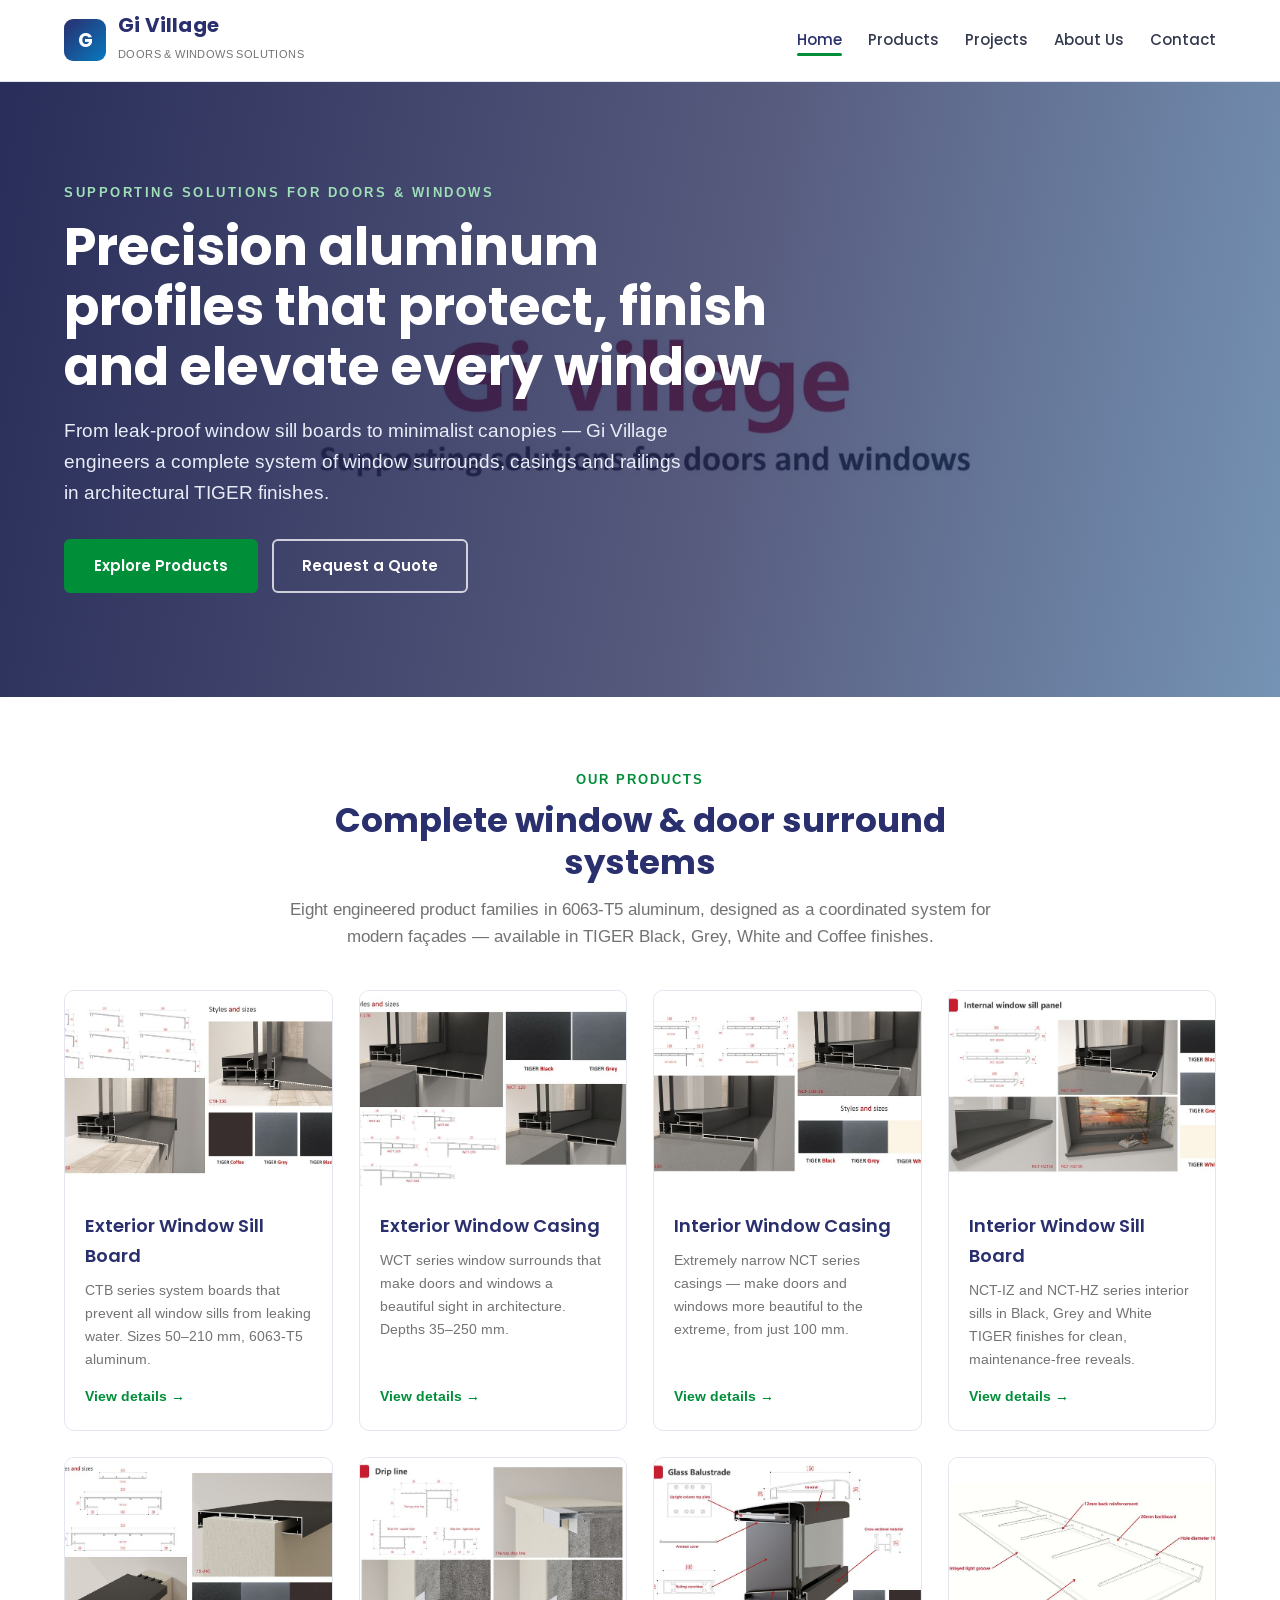
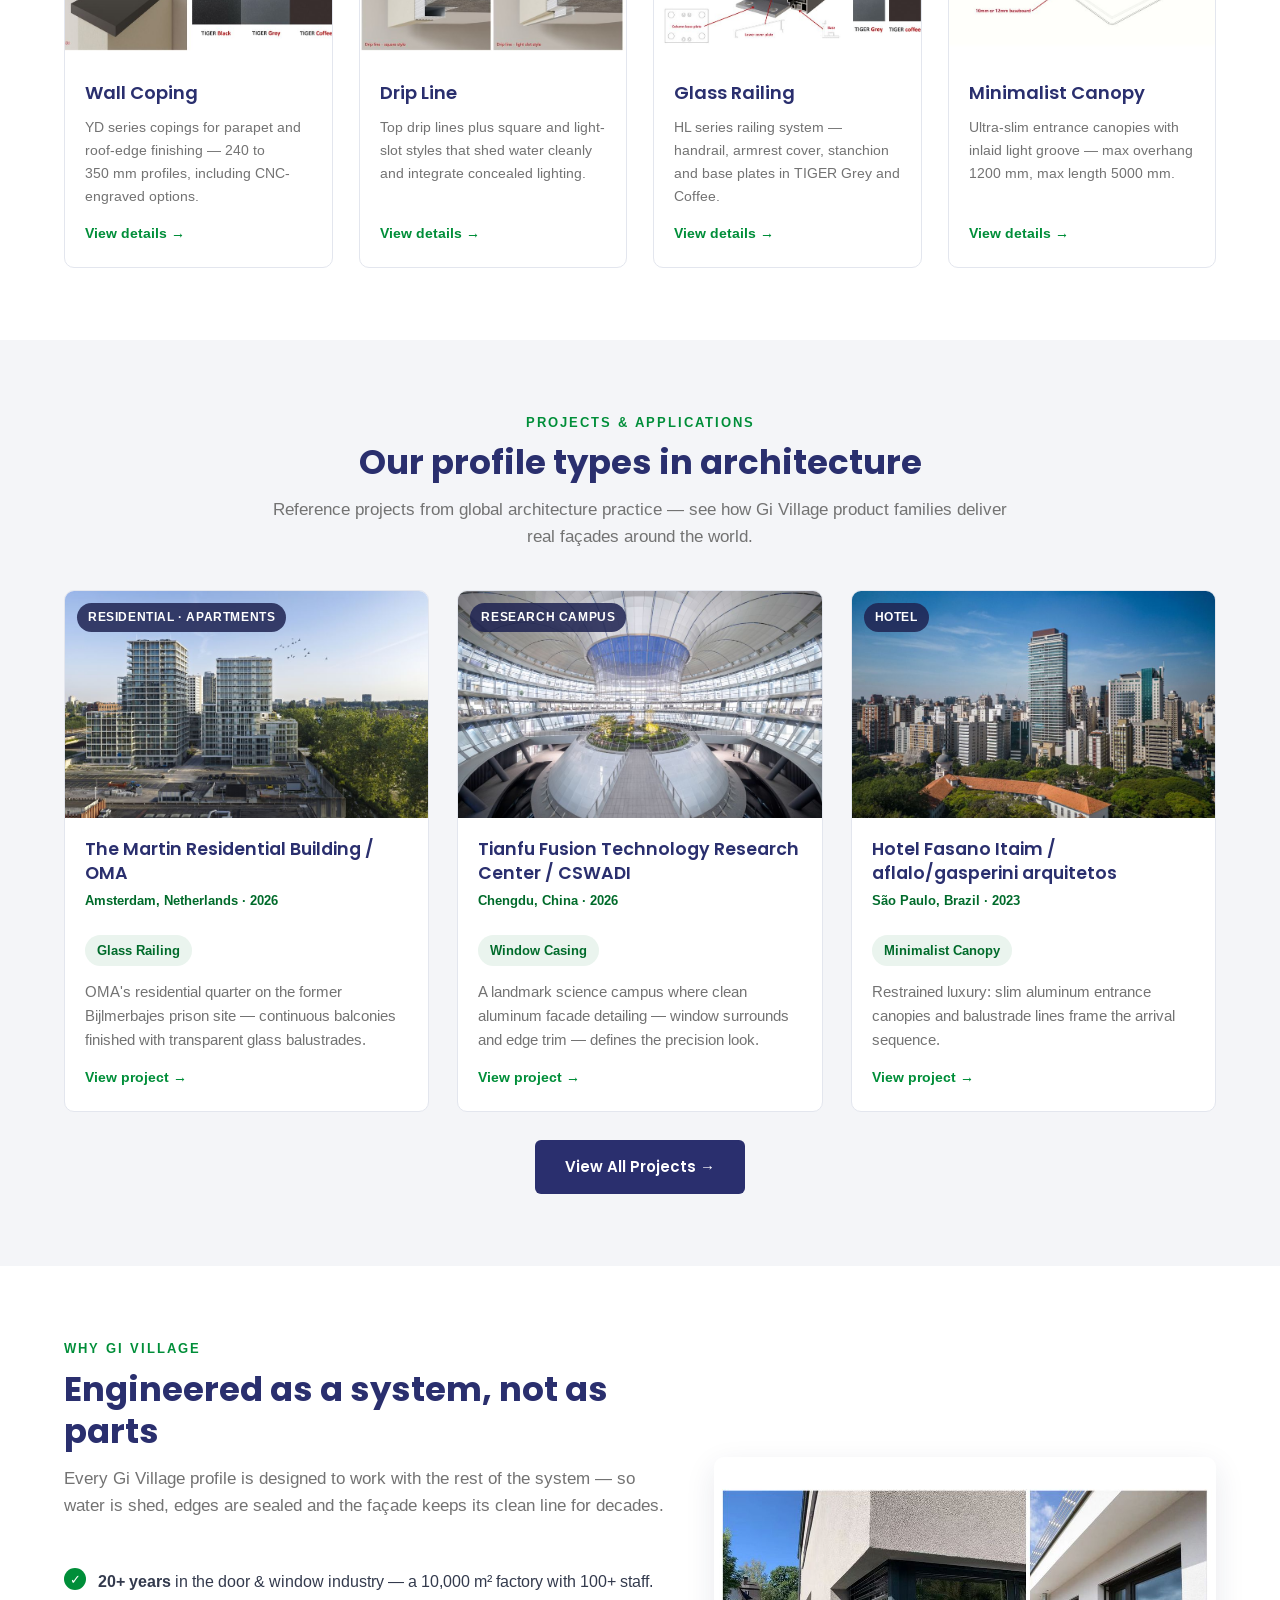
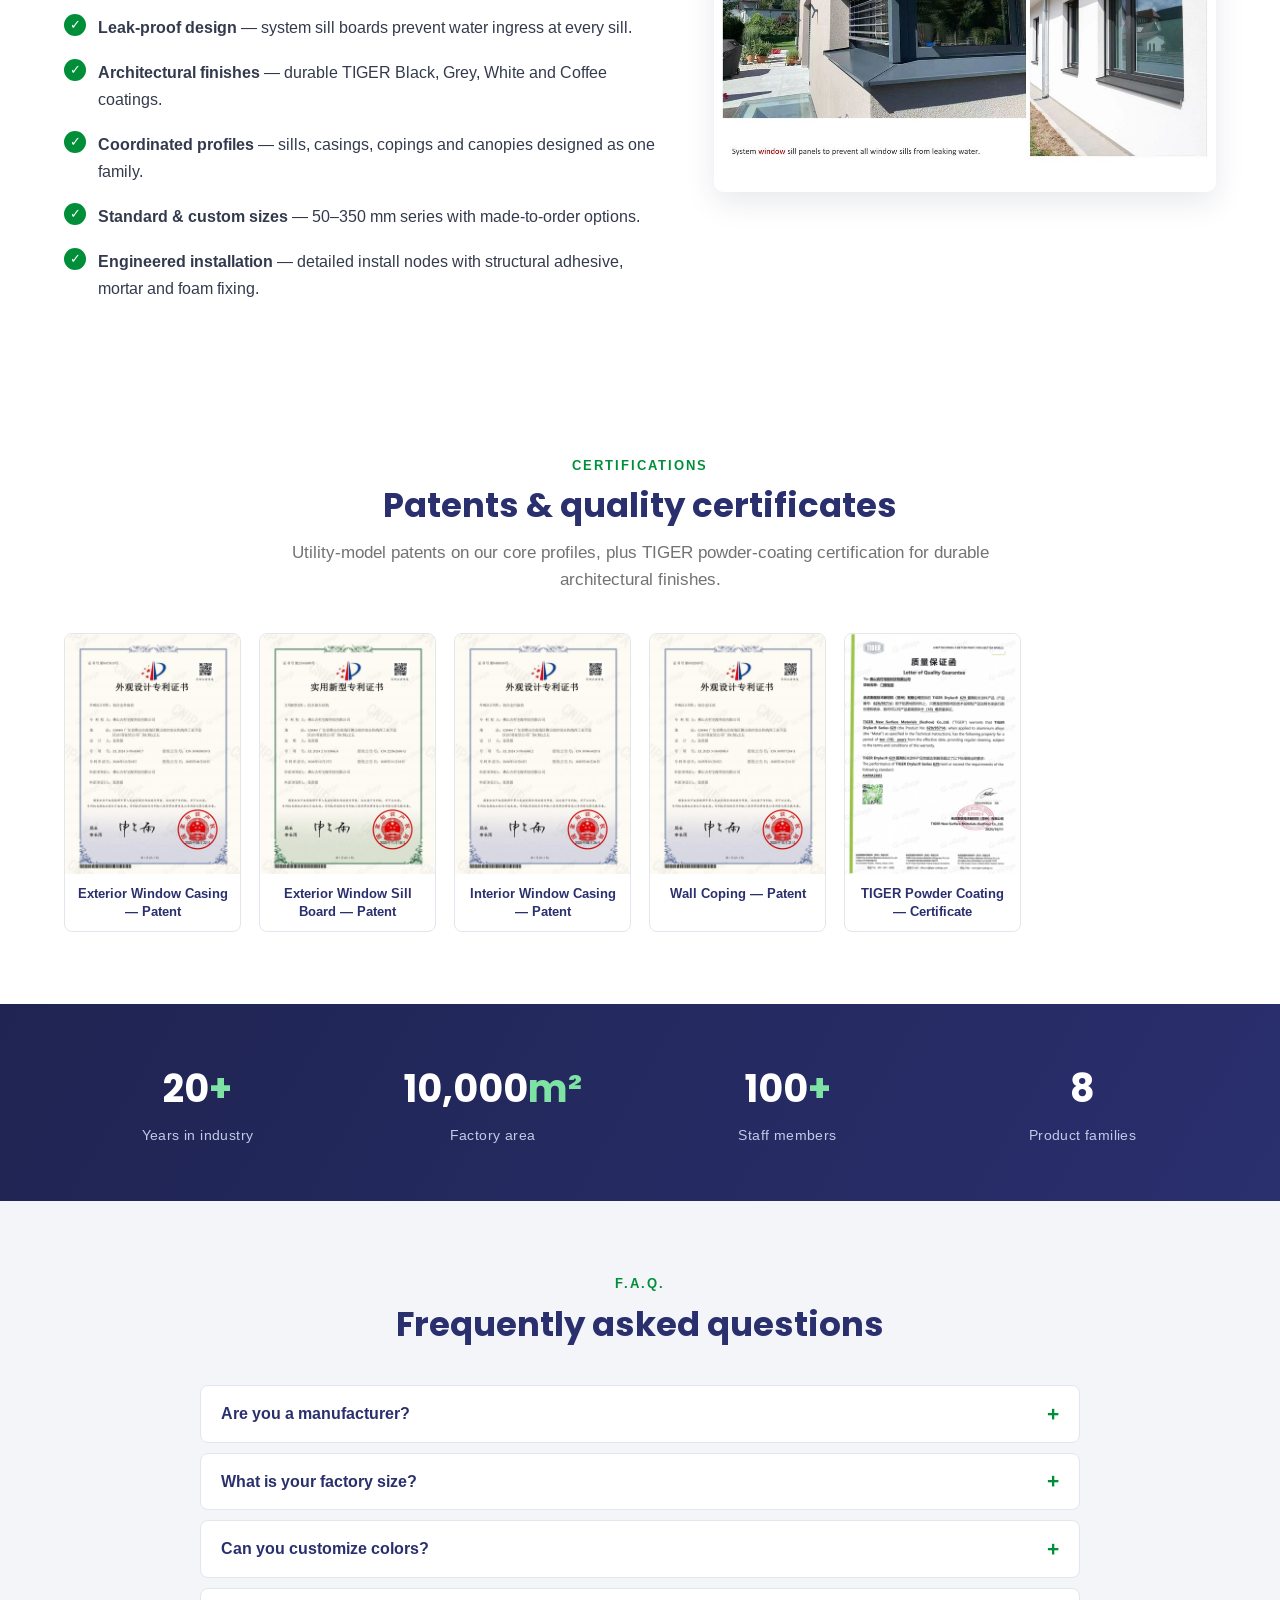
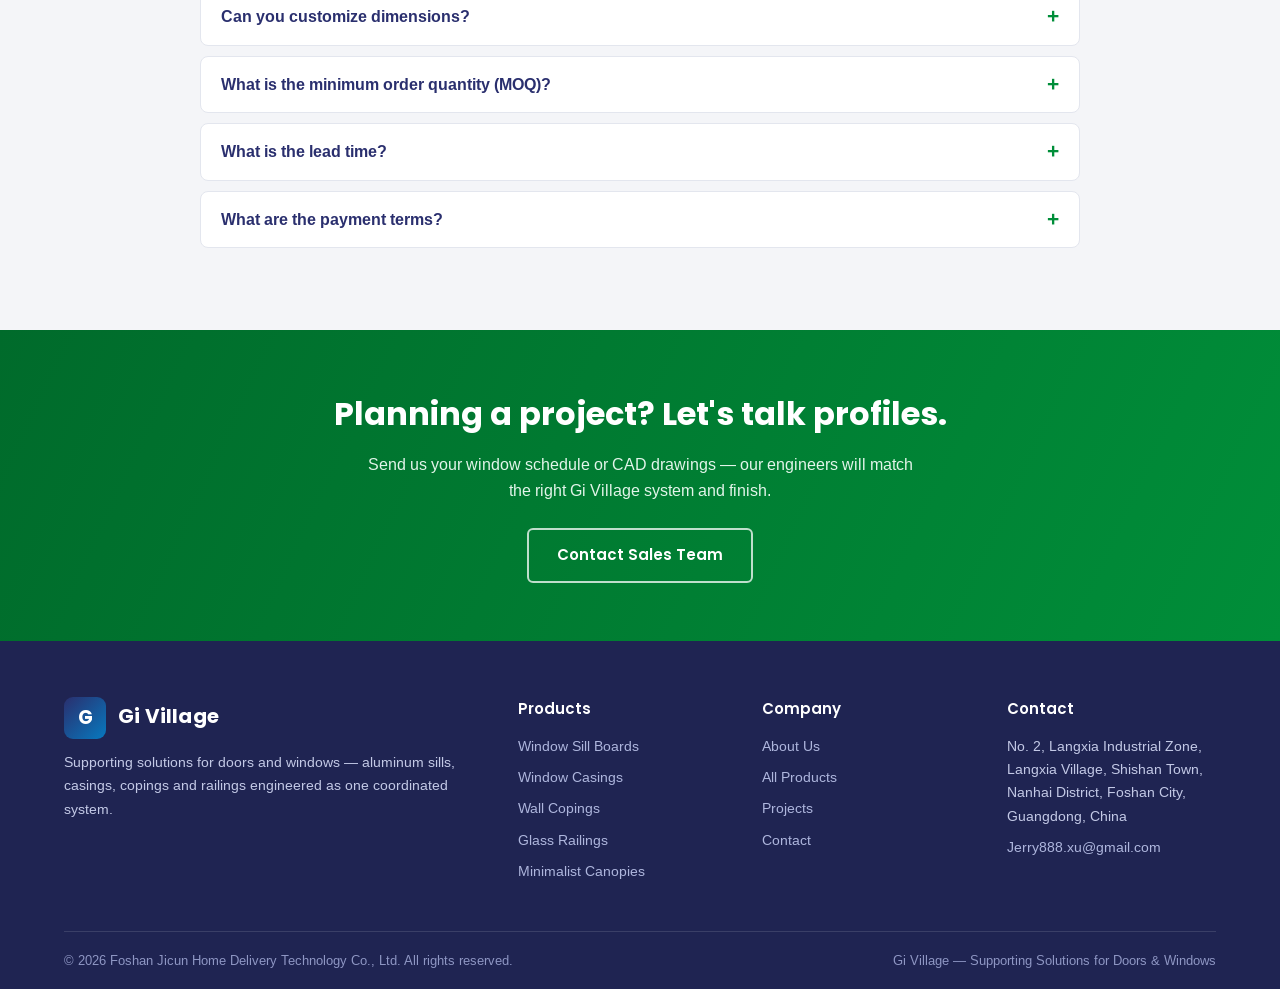
==== commit af29f0c4: "Add Projects & Applications page: 6 ArchDaily reference projects (glass railings, casings, copings, " ====
--- a/index.html
+++ b/index.html
@@ -27,6 +27,7 @@
       <ul class="nav-links">
         <li><a href="index.html">Home</a></li>
         <li><a href="products.html">Products</a></li>
+        <li><a href="case-studies.html">Projects</a></li>
         <li><a href="about.html">About Us</a></li>
         <li><a href="contact.html">Contact</a></li>
       </ul>
@@ -134,8 +135,63 @@
   </div>
 </section>
 
+<!-- ================= PROJECTS PREVIEW ================= -->
+<section class="section section-soft" id="projects">
+  <div class="container">
+    <div class="section-head center reveal">
+      <div class="kicker">Projects &amp; Applications</div>
+      <h2>Our profile types in architecture</h2>
+      <p>Reference projects from global architecture practice — see how Gi Village product families deliver real façades around the world.</p>
+    </div>
+    <div class="case-grid">
+      <div class="case-card reveal">
+        <a class="case-img" href="https://www.archdaily.com/1181924/the-martin-residential-building-oma" target="_blank" rel="noopener">
+          <img src="images/cases/the-martin.jpg" alt="The Martin Residential Building / OMA" loading="lazy">
+          <span class="case-type">Residential · Apartments</span>
+        </a>
+        <div class="case-body">
+          <h3>The Martin Residential Building / OMA</h3>
+          <div class="case-meta">Amsterdam, Netherlands · 2026</div>
+          <div class="tag-row"><span class="tag">Glass Railing</span></div>
+          <p>OMA's residential quarter on the former Bijlmerbajes prison site — continuous balconies finished with transparent glass balustrades.</p>
+          <a class="card-link" href="https://www.archdaily.com/1181924/the-martin-residential-building-oma" target="_blank" rel="noopener">View project <span class="arrow">&rarr;</span></a>
+        </div>
+      </div>
+      <div class="case-card reveal">
+        <a class="case-img" href="https://www.archdaily.com/1183129/tianfu-fusion-technology-research-center-swip-csadi" target="_blank" rel="noopener">
+          <img src="images/cases/tianfu.jpg" alt="Tianfu Fusion Technology Research Center / CSWADI" loading="lazy">
+          <span class="case-type">Research Campus</span>
+        </a>
+        <div class="case-body">
+          <h3>Tianfu Fusion Technology Research Center / CSWADI</h3>
+          <div class="case-meta">Chengdu, China · 2026</div>
+          <div class="tag-row"><span class="tag">Window Casing</span></div>
+          <p>A landmark science campus where clean aluminum facade detailing — window surrounds and edge trim — defines the precision look.</p>
+          <a class="card-link" href="https://www.archdaily.com/1183129/tianfu-fusion-technology-research-center-swip-csadi" target="_blank" rel="noopener">View project <span class="arrow">&rarr;</span></a>
+        </div>
+      </div>
+      <div class="case-card reveal">
+        <a class="case-img" href="https://www.archdaily.com/1173948/hotel-fasano-itaim-aflalo-gasperini-arquitetos" target="_blank" rel="noopener">
+          <img src="images/cases/fasano-itaim.jpg" alt="Hotel Fasano Itaim / aflalo/gasperini arquitetos" loading="lazy">
+          <span class="case-type">Hotel</span>
+        </a>
+        <div class="case-body">
+          <h3>Hotel Fasano Itaim / aflalo/gasperini arquitetos</h3>
+          <div class="case-meta">São Paulo, Brazil · 2023</div>
+          <div class="tag-row"><span class="tag">Minimalist Canopy</span></div>
+          <p>Restrained luxury: slim aluminum entrance canopies and balustrade lines frame the arrival sequence.</p>
+          <a class="card-link" href="https://www.archdaily.com/1173948/hotel-fasano-itaim-aflalo-gasperini-arquitetos" target="_blank" rel="noopener">View project <span class="arrow">&rarr;</span></a>
+        </div>
+      </div>
+    </div>
+    <div class="center mt-3 reveal">
+      <a class="btn btn-navy" href="case-studies.html">View All Projects <span class="arrow">&rarr;</span></a>
+    </div>
+  </div>
+</section>
+
 <!-- ================= WHY US ================= -->
-<section class="section section-soft" id="why">
+<section class="section" id="why">
   <div class="container">
     <div class="two-col">
       <div class="reveal">
@@ -255,6 +311,7 @@
         <ul>
           <li><a href="about.html">About Us</a></li>
           <li><a href="products.html">All Products</a></li>
+          <li><a href="case-studies.html">Projects</a></li>
           <li><a href="contact.html">Contact</a></li>
         </ul>
       </div>
--- a/css/style.css
+++ b/css/style.css
@@ -310,6 +310,27 @@
   color: var(--navy); text-align: center; line-height: 1.4;
 }
 
+/* ---------------- Case studies ---------------- */
+.case-grid { display: grid; grid-template-columns: repeat(auto-fill, minmax(340px, 1fr)); gap: 28px; }
+.case-card {
+  background: #fff; border: 1px solid var(--border); border-radius: var(--radius);
+  overflow: hidden; display: flex; flex-direction: column;
+  transition: transform .2s ease, box-shadow .2s ease;
+}
+.case-card:hover { transform: translateY(-5px); box-shadow: var(--shadow); }
+.case-img { position: relative; display: block; aspect-ratio: 16/10; overflow: hidden; }
+.case-img img { width: 100%; height: 100%; object-fit: cover; transition: transform .35s ease; }
+.case-card:hover .case-img img { transform: scale(1.04); }
+.case-type {
+  position: absolute; top: 12px; left: 12px; background: rgba(31,36,82,.85);
+  color: #fff; font-size: 11.5px; font-weight: 600; letter-spacing: .6px;
+  padding: 5px 11px; border-radius: 20px; text-transform: uppercase;
+}
+.case-body { padding: 20px 20px 22px; display: flex; flex-direction: column; flex: 1; }
+.case-body h3 { color: var(--navy); font-size: 17.5px; font-weight: 600; margin-bottom: 4px; line-height: 1.35; }
+.case-meta { color: var(--green-dark); font-size: 13px; font-weight: 600; margin-bottom: 10px; }
+.case-body p { color: var(--muted); font-size: 14.5px; flex: 1; }
+
 /* ---------------- Utility ---------------- */
 .mt-1 { margin-top: 8px; } .mt-2 { margin-top: 16px; } .mt-3 { margin-top: 28px; }
 .mb-2 { margin-bottom: 16px; } .mb-3 { margin-bottom: 28px; }
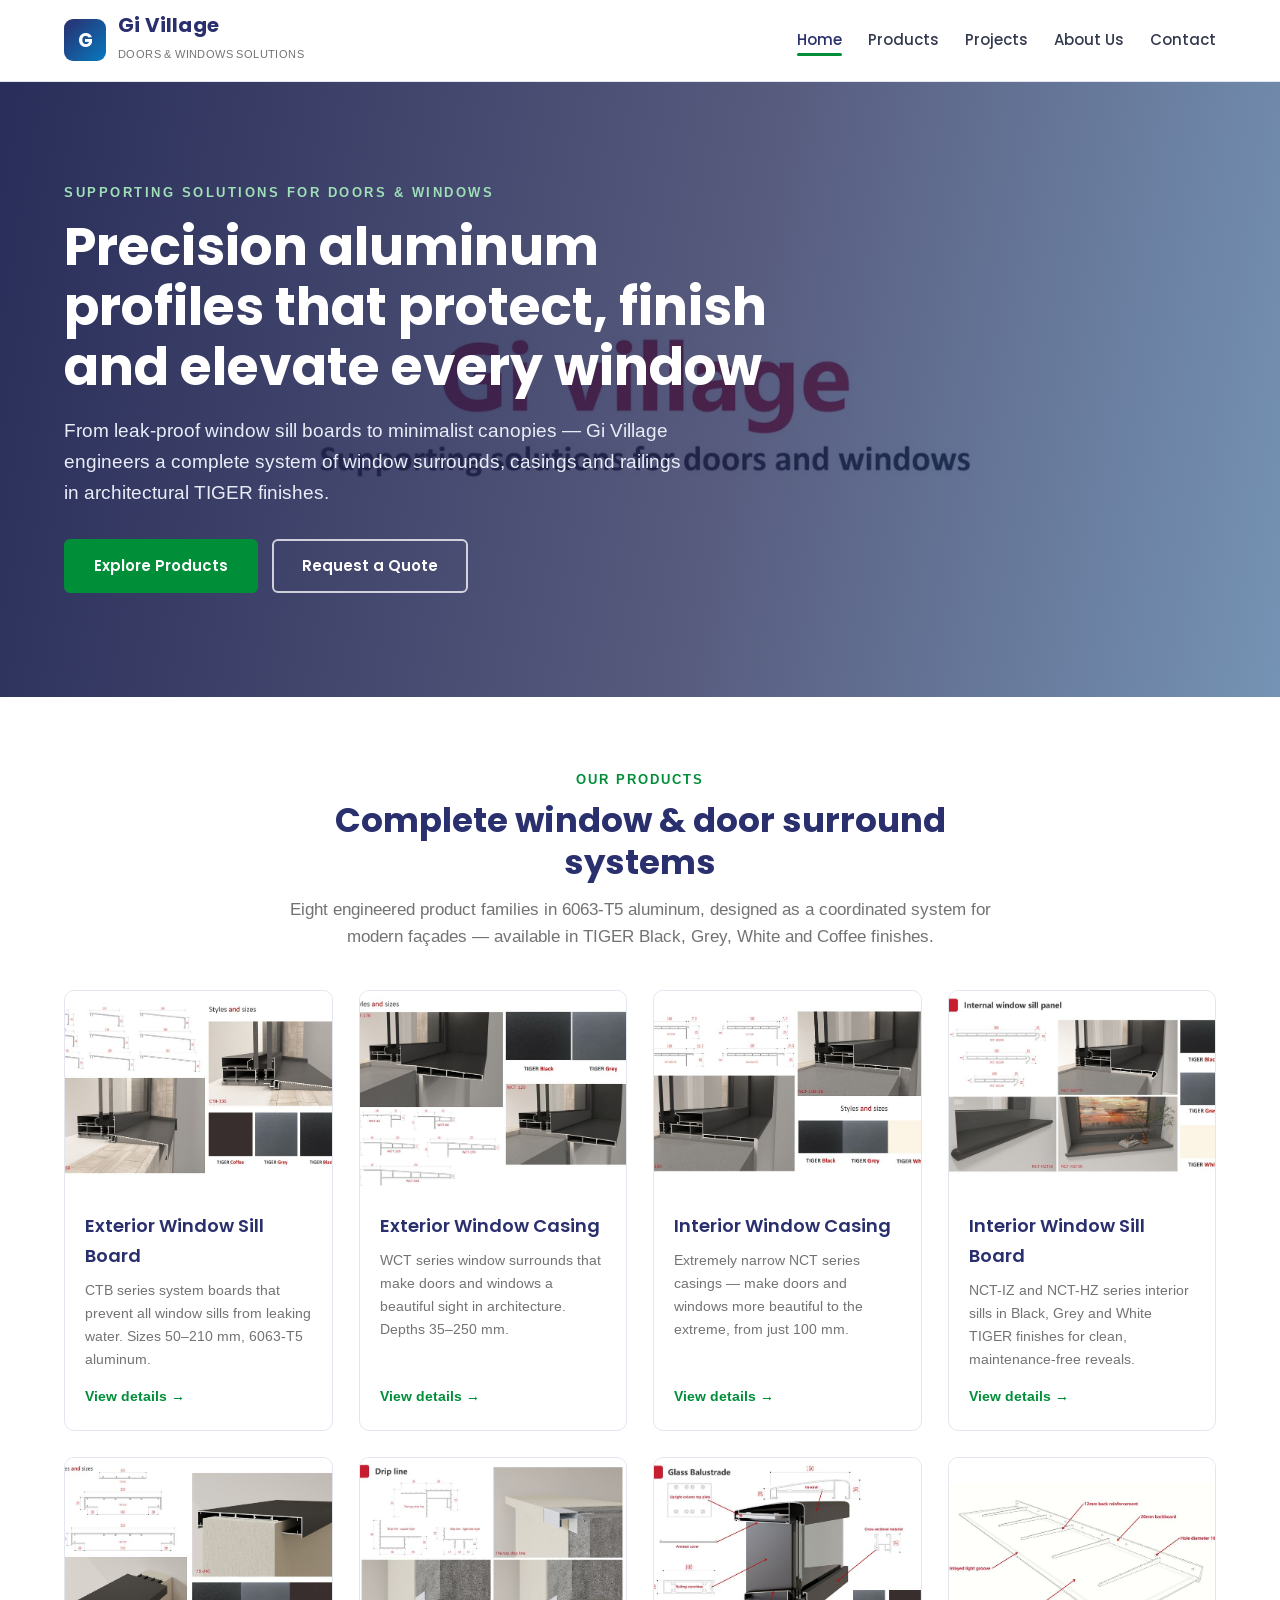
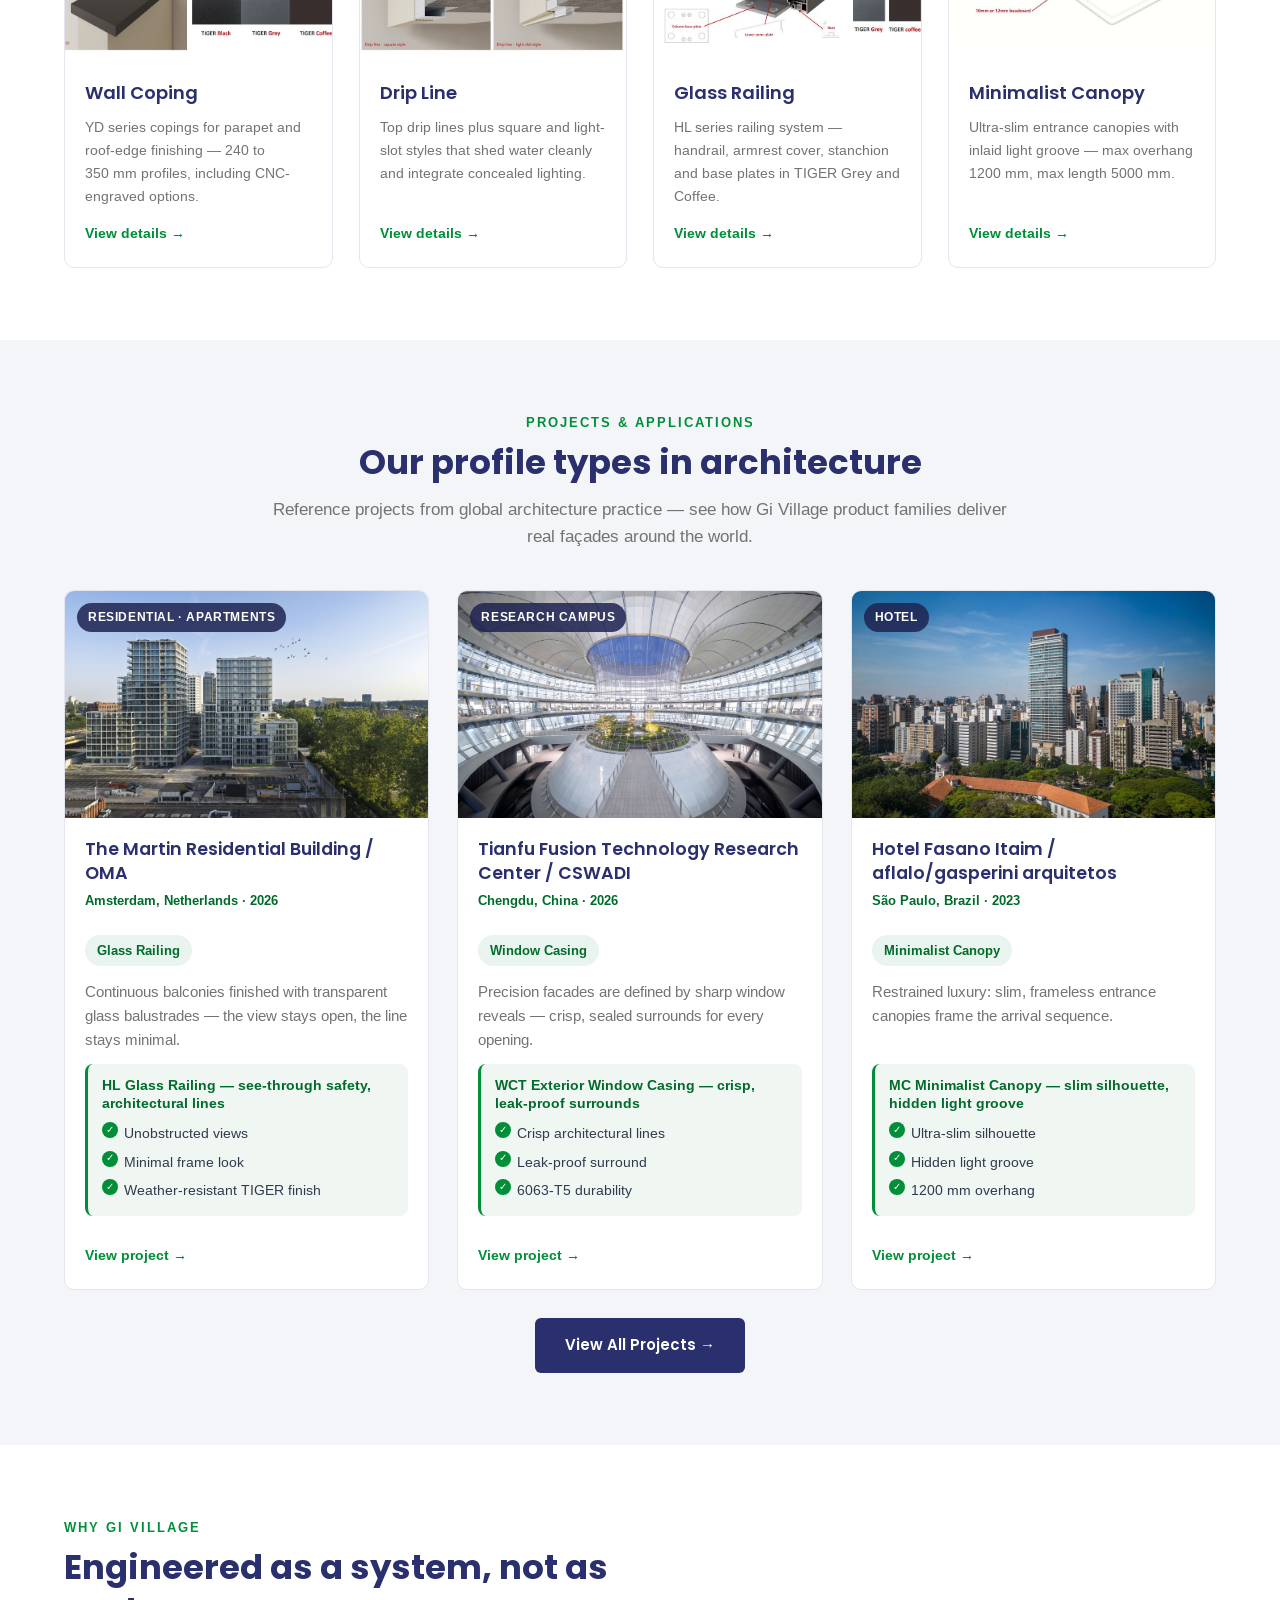
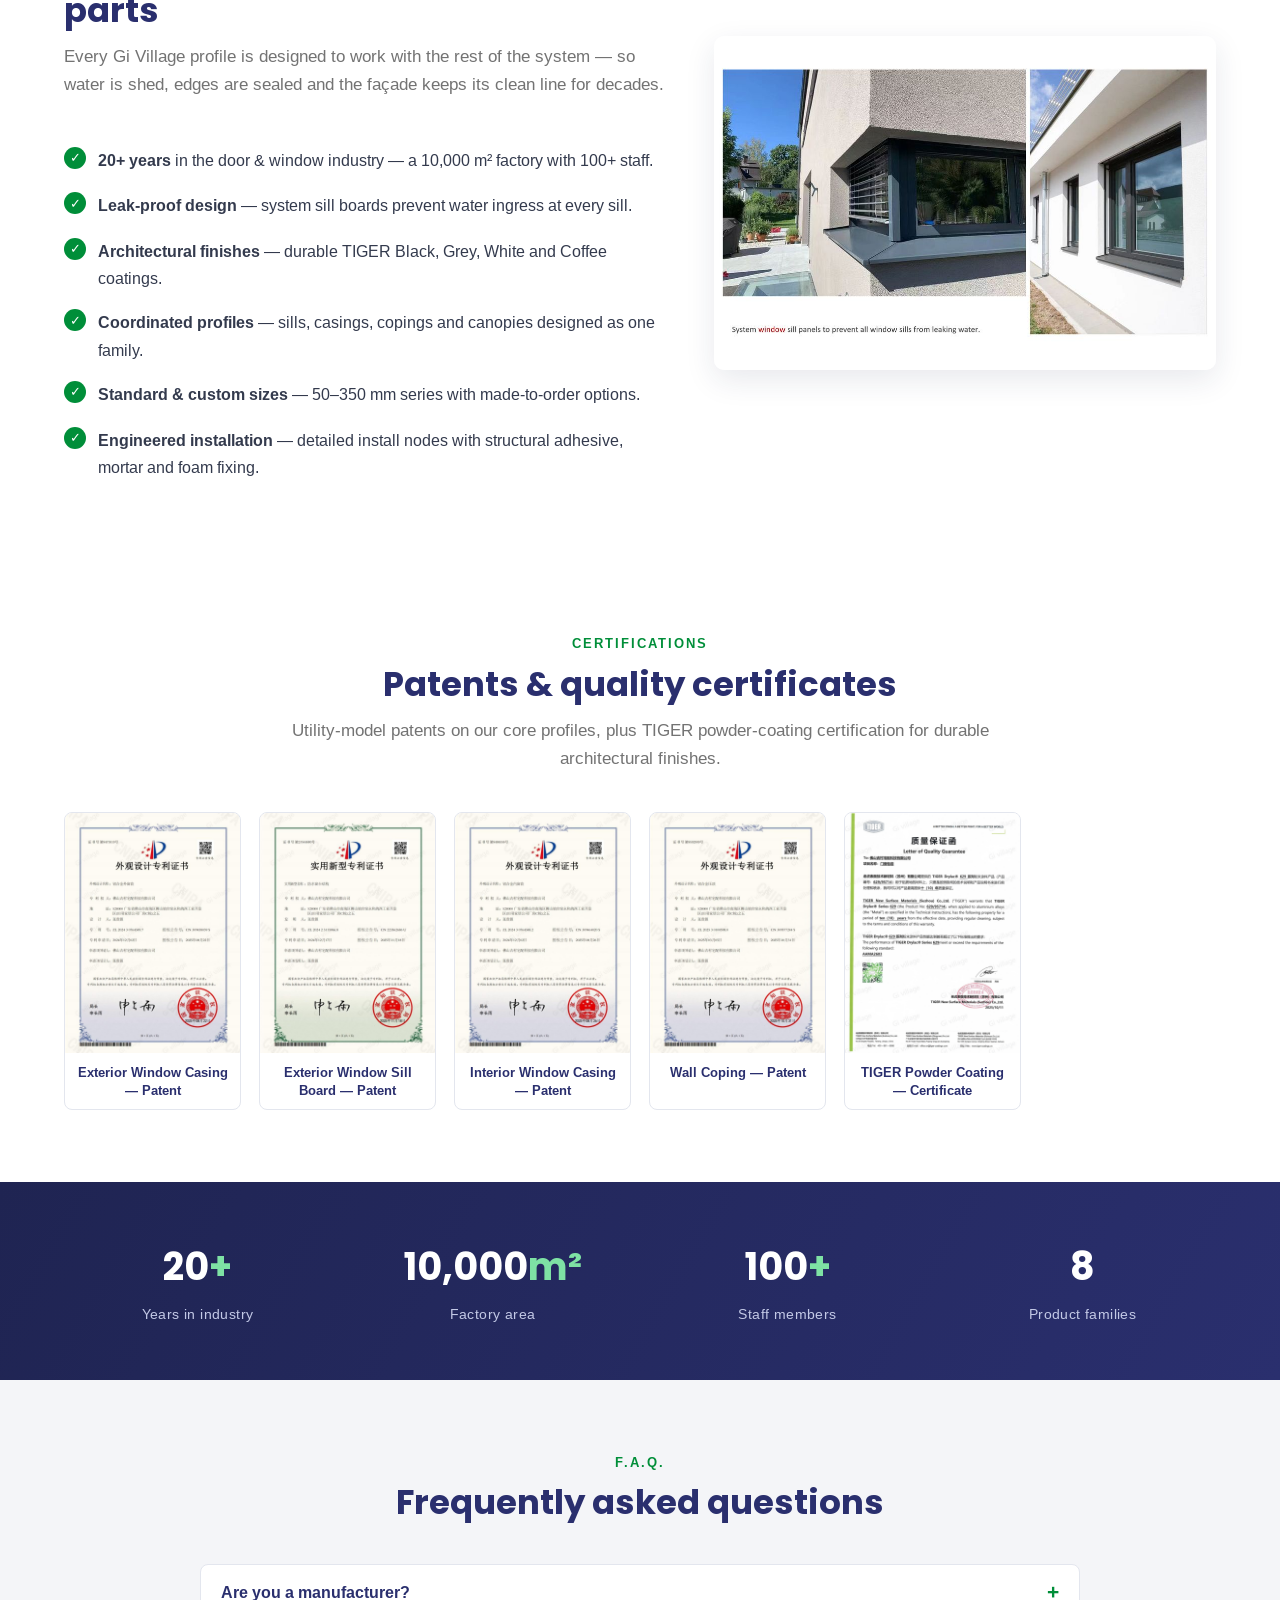
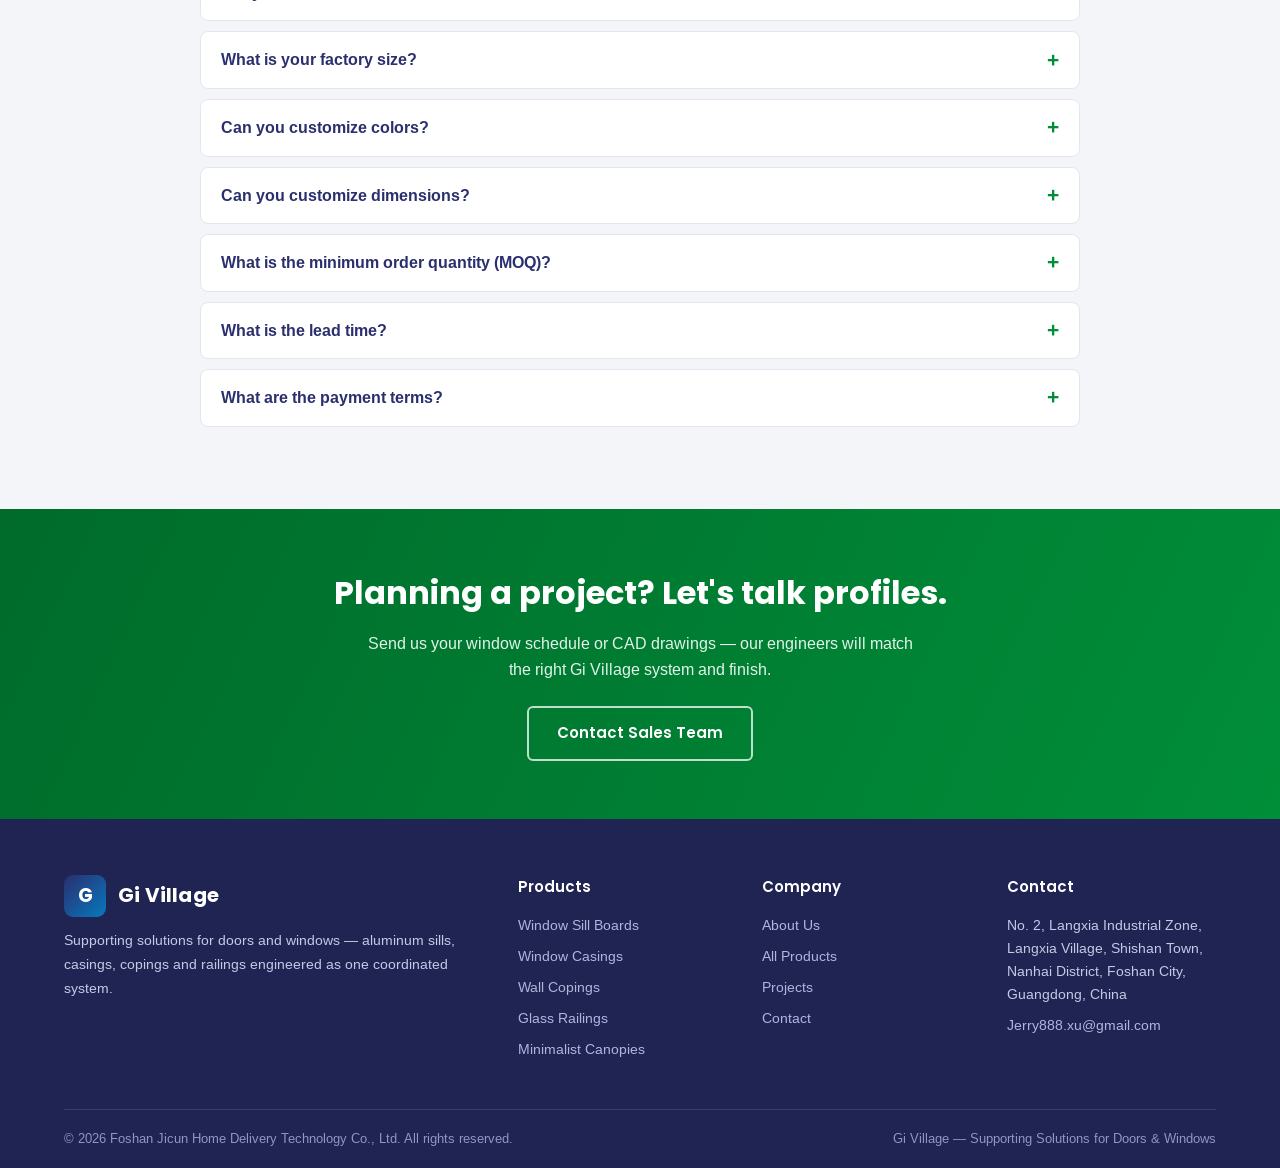
==== commit c2fc3e76: "Rework case studies: 1:1 product mapping (6 product lines), advantage-focused descriptions + highlig" ====
--- a/index.html
+++ b/index.html
@@ -153,7 +153,11 @@
           <h3>The Martin Residential Building / OMA</h3>
           <div class="case-meta">Amsterdam, Netherlands · 2026</div>
           <div class="tag-row"><span class="tag">Glass Railing</span></div>
-          <p>OMA's residential quarter on the former Bijlmerbajes prison site — continuous balconies finished with transparent glass balustrades.</p>
+          <p>Continuous balconies finished with transparent glass balustrades — the view stays open, the line stays minimal.</p>
+          <div class="case-highlight">
+            <strong>HL Glass Railing — see-through safety, architectural lines</strong>
+            <ul><li>Unobstructed views</li><li>Minimal frame look</li><li>Weather-resistant TIGER finish</li></ul>
+          </div>
           <a class="card-link" href="https://www.archdaily.com/1181924/the-martin-residential-building-oma" target="_blank" rel="noopener">View project <span class="arrow">&rarr;</span></a>
         </div>
       </div>
@@ -166,7 +170,11 @@
           <h3>Tianfu Fusion Technology Research Center / CSWADI</h3>
           <div class="case-meta">Chengdu, China · 2026</div>
           <div class="tag-row"><span class="tag">Window Casing</span></div>
-          <p>A landmark science campus where clean aluminum facade detailing — window surrounds and edge trim — defines the precision look.</p>
+          <p>Precision facades are defined by sharp window reveals — crisp, sealed surrounds for every opening.</p>
+          <div class="case-highlight">
+            <strong>WCT Exterior Window Casing — crisp, leak-proof surrounds</strong>
+            <ul><li>Crisp architectural lines</li><li>Leak-proof surround</li><li>6063-T5 durability</li></ul>
+          </div>
           <a class="card-link" href="https://www.archdaily.com/1183129/tianfu-fusion-technology-research-center-swip-csadi" target="_blank" rel="noopener">View project <span class="arrow">&rarr;</span></a>
         </div>
       </div>
@@ -179,7 +187,11 @@
           <h3>Hotel Fasano Itaim / aflalo/gasperini arquitetos</h3>
           <div class="case-meta">São Paulo, Brazil · 2023</div>
           <div class="tag-row"><span class="tag">Minimalist Canopy</span></div>
-          <p>Restrained luxury: slim aluminum entrance canopies and balustrade lines frame the arrival sequence.</p>
+          <p>Restrained luxury: slim, frameless entrance canopies frame the arrival sequence.</p>
+          <div class="case-highlight">
+            <strong>MC Minimalist Canopy — slim silhouette, hidden light groove</strong>
+            <ul><li>Ultra-slim silhouette</li><li>Hidden light groove</li><li>1200 mm overhang</li></ul>
+          </div>
           <a class="card-link" href="https://www.archdaily.com/1173948/hotel-fasano-itaim-aflalo-gasperini-arquitetos" target="_blank" rel="noopener">View project <span class="arrow">&rarr;</span></a>
         </div>
       </div>
--- a/css/style.css
+++ b/css/style.css
@@ -330,6 +330,18 @@
 .case-body h3 { color: var(--navy); font-size: 17.5px; font-weight: 600; margin-bottom: 4px; line-height: 1.35; }
 .case-meta { color: var(--green-dark); font-size: 13px; font-weight: 600; margin-bottom: 10px; }
 .case-body p { color: var(--muted); font-size: 14.5px; flex: 1; }
+.case-highlight {
+  margin: 12px 0 14px; padding: 12px 14px; border-radius: 8px;
+  background: #f0f6f2; border-left: 3px solid var(--green);
+}
+.case-highlight strong { color: var(--green-dark); font-size: 13.5px; display: block; margin-bottom: 6px; line-height: 1.4; }
+.case-highlight ul { list-style: none; }
+.case-highlight li { font-size: 13.5px; color: var(--ink); padding: 3px 0 3px 22px; position: relative; }
+.case-highlight li::before {
+  content: '✓'; position: absolute; left: 0; top: 3px; width: 16px; height: 16px;
+  border-radius: 50%; background: var(--green); color: #fff;
+  display: flex; align-items: center; justify-content: center; font-size: 10px;
+}
 
 /* ---------------- Utility ---------------- */
 .mt-1 { margin-top: 8px; } .mt-2 { margin-top: 16px; } .mt-3 { margin-top: 28px; }
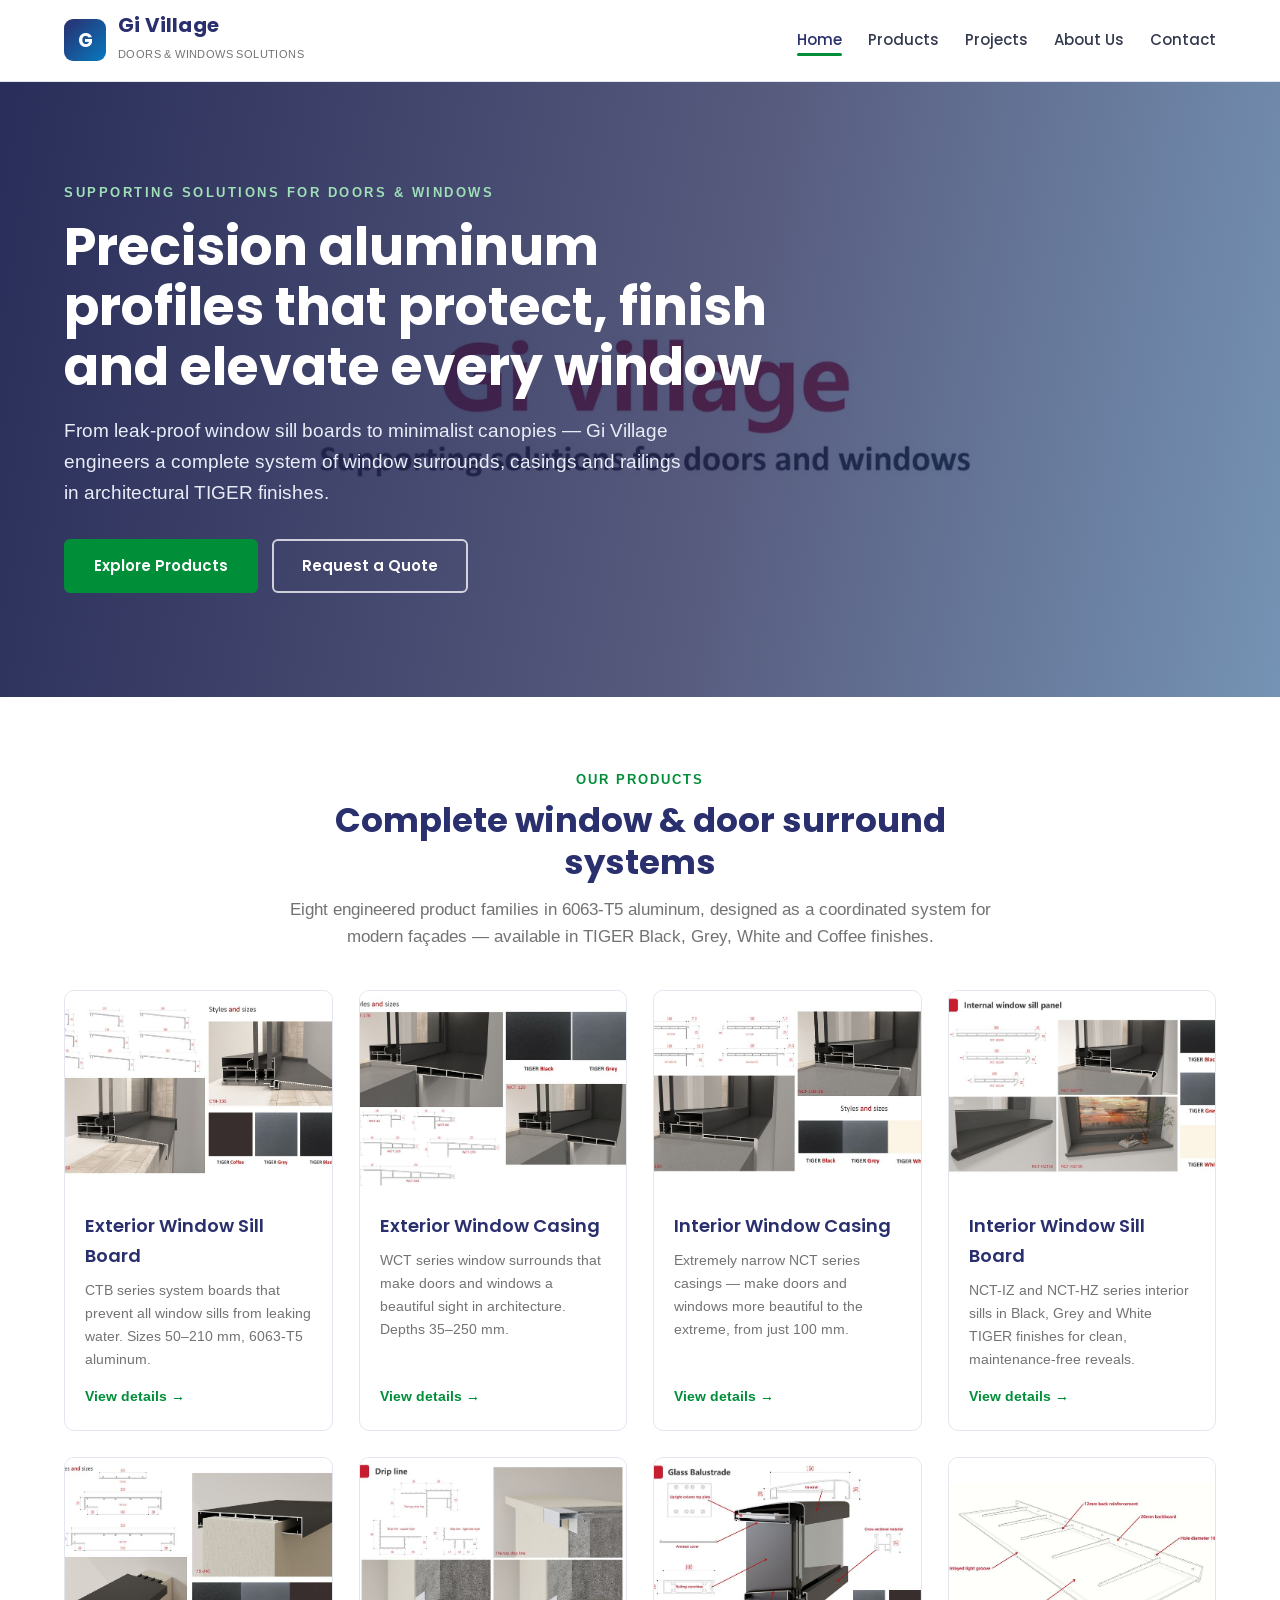
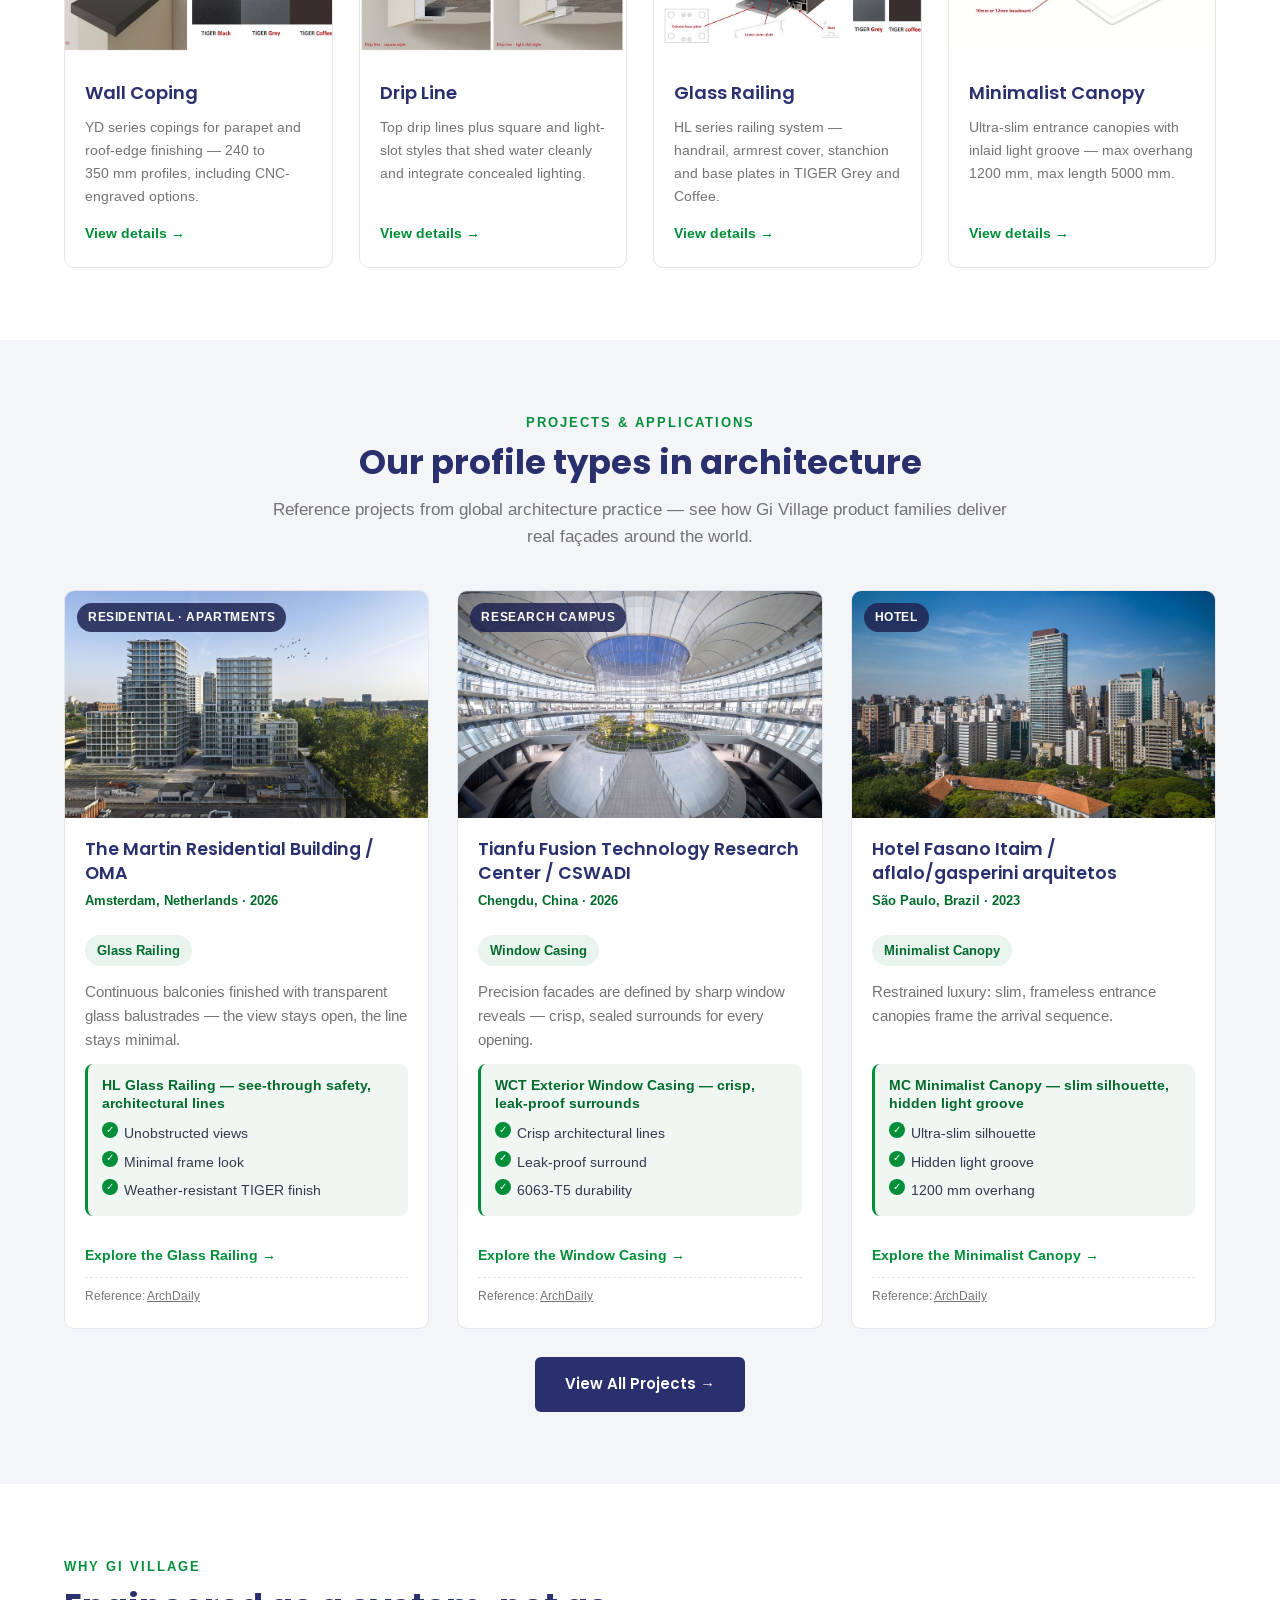
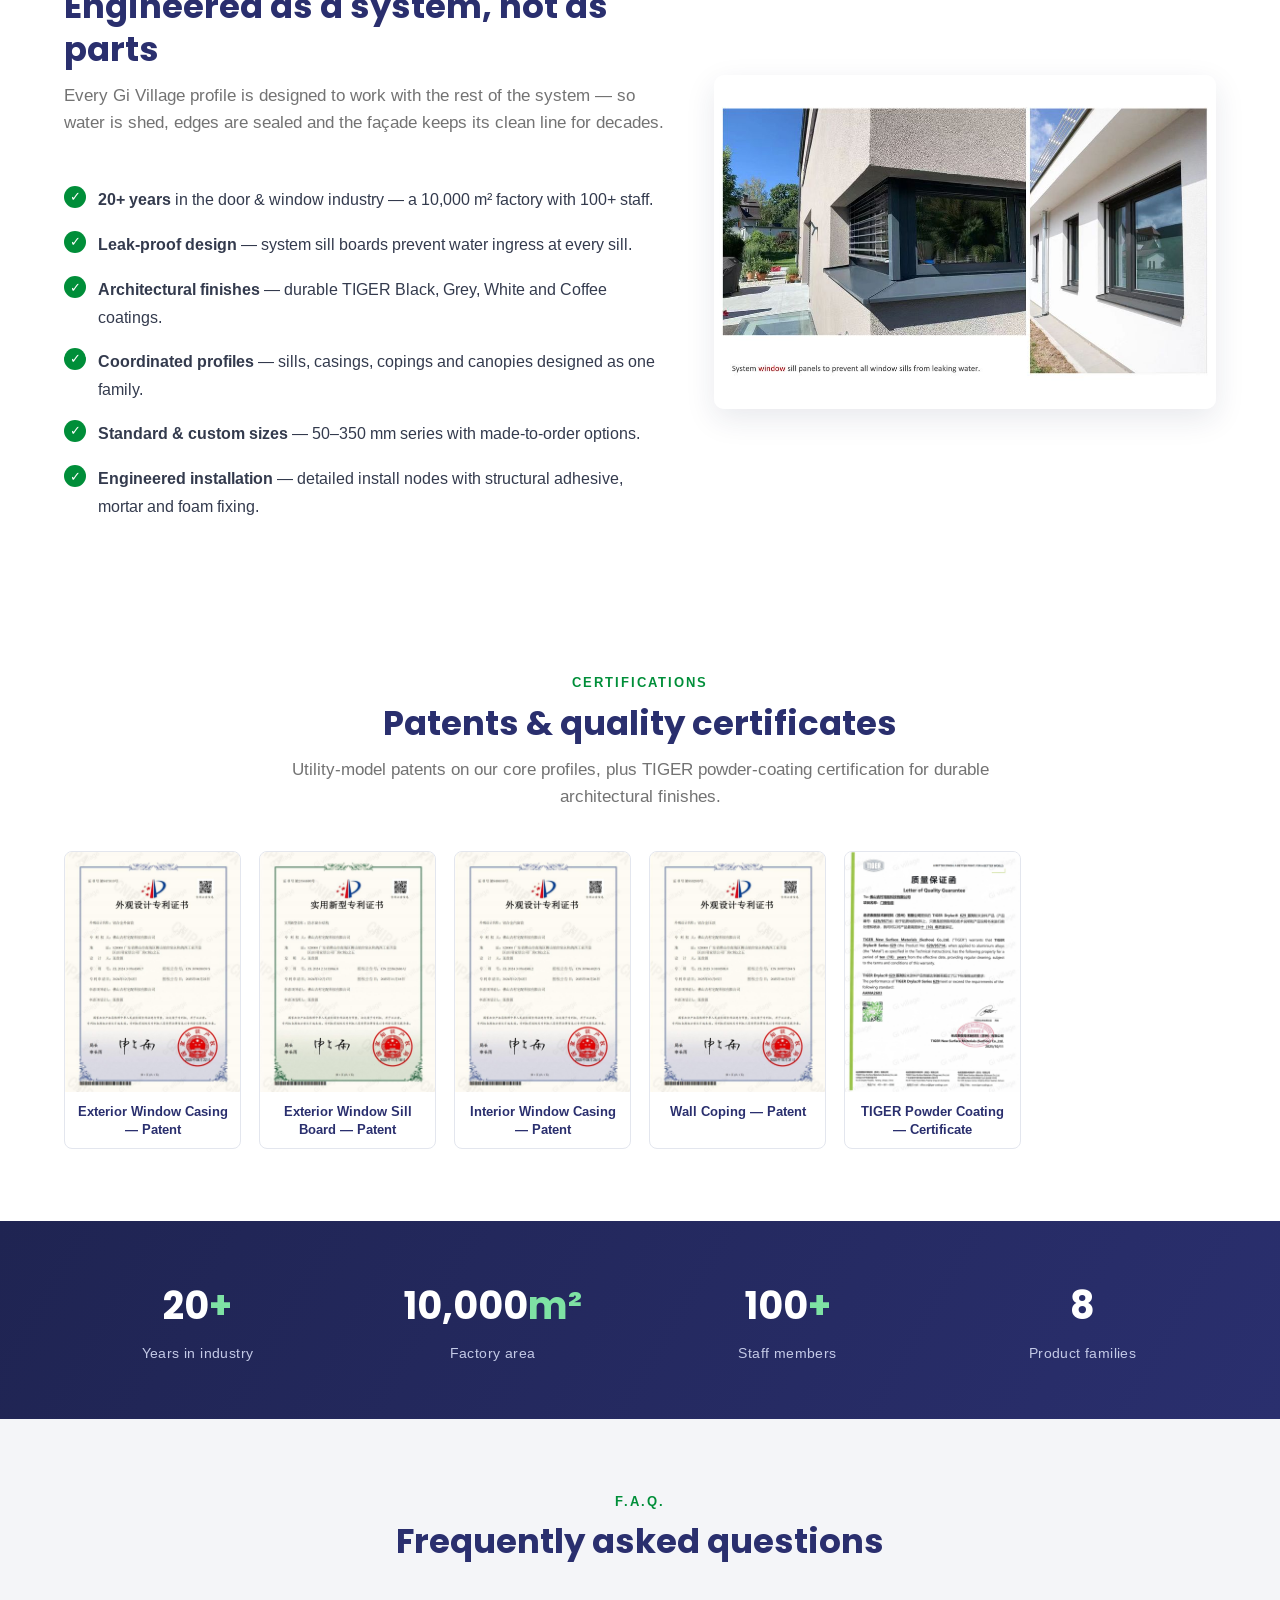
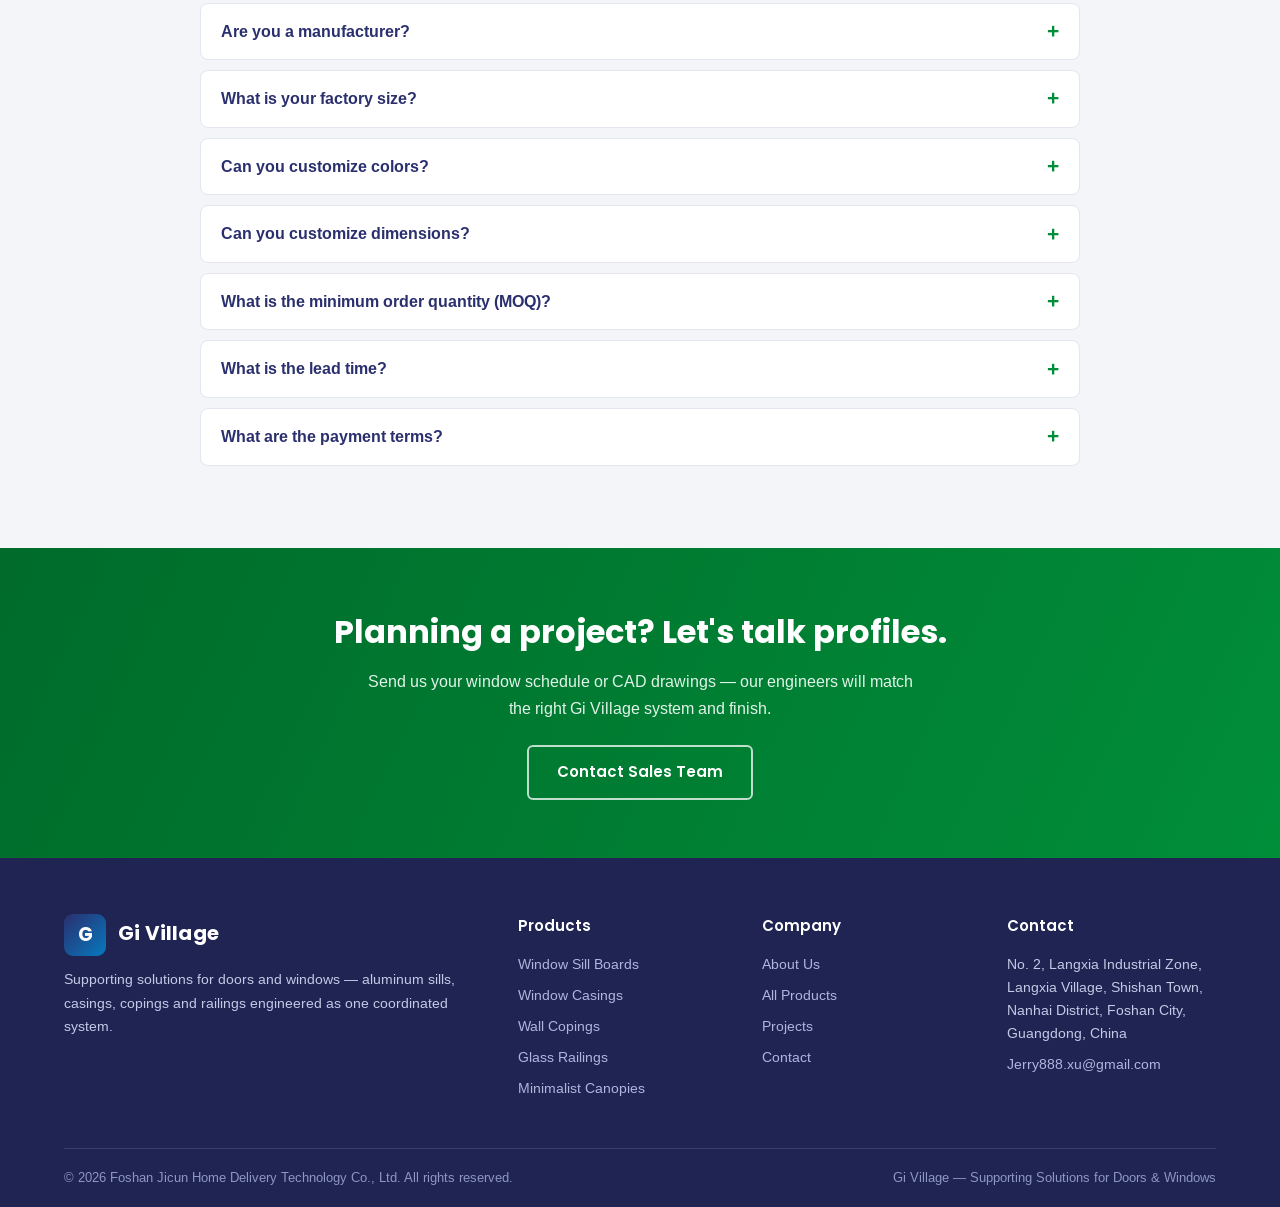
==== commit 1e1d0a8c: "Keep visitors on-site: case card CTA now links to internal product pages, ArchDaily demoted to nofol" ====
--- a/index.html
+++ b/index.html
@@ -145,7 +145,7 @@
     </div>
     <div class="case-grid">
       <div class="case-card reveal">
-        <a class="case-img" href="https://www.archdaily.com/1181924/the-martin-residential-building-oma" target="_blank" rel="noopener">
+        <a class="case-img" href="products/glass-balustrade.html">
           <img src="images/cases/the-martin.jpg" alt="The Martin Residential Building / OMA" loading="lazy">
           <span class="case-type">Residential · Apartments</span>
         </a>
@@ -158,11 +158,12 @@
             <strong>HL Glass Railing — see-through safety, architectural lines</strong>
             <ul><li>Unobstructed views</li><li>Minimal frame look</li><li>Weather-resistant TIGER finish</li></ul>
           </div>
-          <a class="card-link" href="https://www.archdaily.com/1181924/the-martin-residential-building-oma" target="_blank" rel="noopener">View project <span class="arrow">&rarr;</span></a>
+          <a class="card-link" href="products/glass-balustrade.html">Explore the Glass Railing <span class="arrow">&rarr;</span></a>
+          <span class="case-source">Reference: <a href="https://www.archdaily.com/1181924/the-martin-residential-building-oma" target="_blank" rel="nofollow noopener" class="src-link">ArchDaily</a></span>
         </div>
       </div>
       <div class="case-card reveal">
-        <a class="case-img" href="https://www.archdaily.com/1183129/tianfu-fusion-technology-research-center-swip-csadi" target="_blank" rel="noopener">
+        <a class="case-img" href="products/external-window-cover.html">
           <img src="images/cases/tianfu.jpg" alt="Tianfu Fusion Technology Research Center / CSWADI" loading="lazy">
           <span class="case-type">Research Campus</span>
         </a>
@@ -175,11 +176,12 @@
             <strong>WCT Exterior Window Casing — crisp, leak-proof surrounds</strong>
             <ul><li>Crisp architectural lines</li><li>Leak-proof surround</li><li>6063-T5 durability</li></ul>
           </div>
-          <a class="card-link" href="https://www.archdaily.com/1183129/tianfu-fusion-technology-research-center-swip-csadi" target="_blank" rel="noopener">View project <span class="arrow">&rarr;</span></a>
+          <a class="card-link" href="products/external-window-cover.html">Explore the Window Casing <span class="arrow">&rarr;</span></a>
+          <span class="case-source">Reference: <a href="https://www.archdaily.com/1183129/tianfu-fusion-technology-research-center-swip-csadi" target="_blank" rel="nofollow noopener" class="src-link">ArchDaily</a></span>
         </div>
       </div>
       <div class="case-card reveal">
-        <a class="case-img" href="https://www.archdaily.com/1173948/hotel-fasano-itaim-aflalo-gasperini-arquitetos" target="_blank" rel="noopener">
+        <a class="case-img" href="products/minimalist-canopy.html">
           <img src="images/cases/fasano-itaim.jpg" alt="Hotel Fasano Itaim / aflalo/gasperini arquitetos" loading="lazy">
           <span class="case-type">Hotel</span>
         </a>
@@ -192,7 +194,8 @@
             <strong>MC Minimalist Canopy — slim silhouette, hidden light groove</strong>
             <ul><li>Ultra-slim silhouette</li><li>Hidden light groove</li><li>1200 mm overhang</li></ul>
           </div>
-          <a class="card-link" href="https://www.archdaily.com/1173948/hotel-fasano-itaim-aflalo-gasperini-arquitetos" target="_blank" rel="noopener">View project <span class="arrow">&rarr;</span></a>
+          <a class="card-link" href="products/minimalist-canopy.html">Explore the Minimalist Canopy <span class="arrow">&rarr;</span></a>
+          <span class="case-source">Reference: <a href="https://www.archdaily.com/1173948/hotel-fasano-itaim-aflalo-gasperini-arquitetos" target="_blank" rel="nofollow noopener" class="src-link">ArchDaily</a></span>
         </div>
       </div>
     </div>
--- a/css/style.css
+++ b/css/style.css
@@ -342,6 +342,12 @@
   border-radius: 50%; background: var(--green); color: #fff;
   display: flex; align-items: center; justify-content: center; font-size: 10px;
 }
+.case-source {
+  margin-top: 10px; font-size: 12px; color: var(--muted);
+  border-top: 1px dashed var(--border); padding-top: 8px;
+}
+.case-source .src-link { color: var(--muted); text-decoration: underline; }
+.case-source .src-link:hover { color: var(--blue); }
 
 /* ---------------- Utility ---------------- */
 .mt-1 { margin-top: 8px; } .mt-2 { margin-top: 16px; } .mt-3 { margin-top: 28px; }
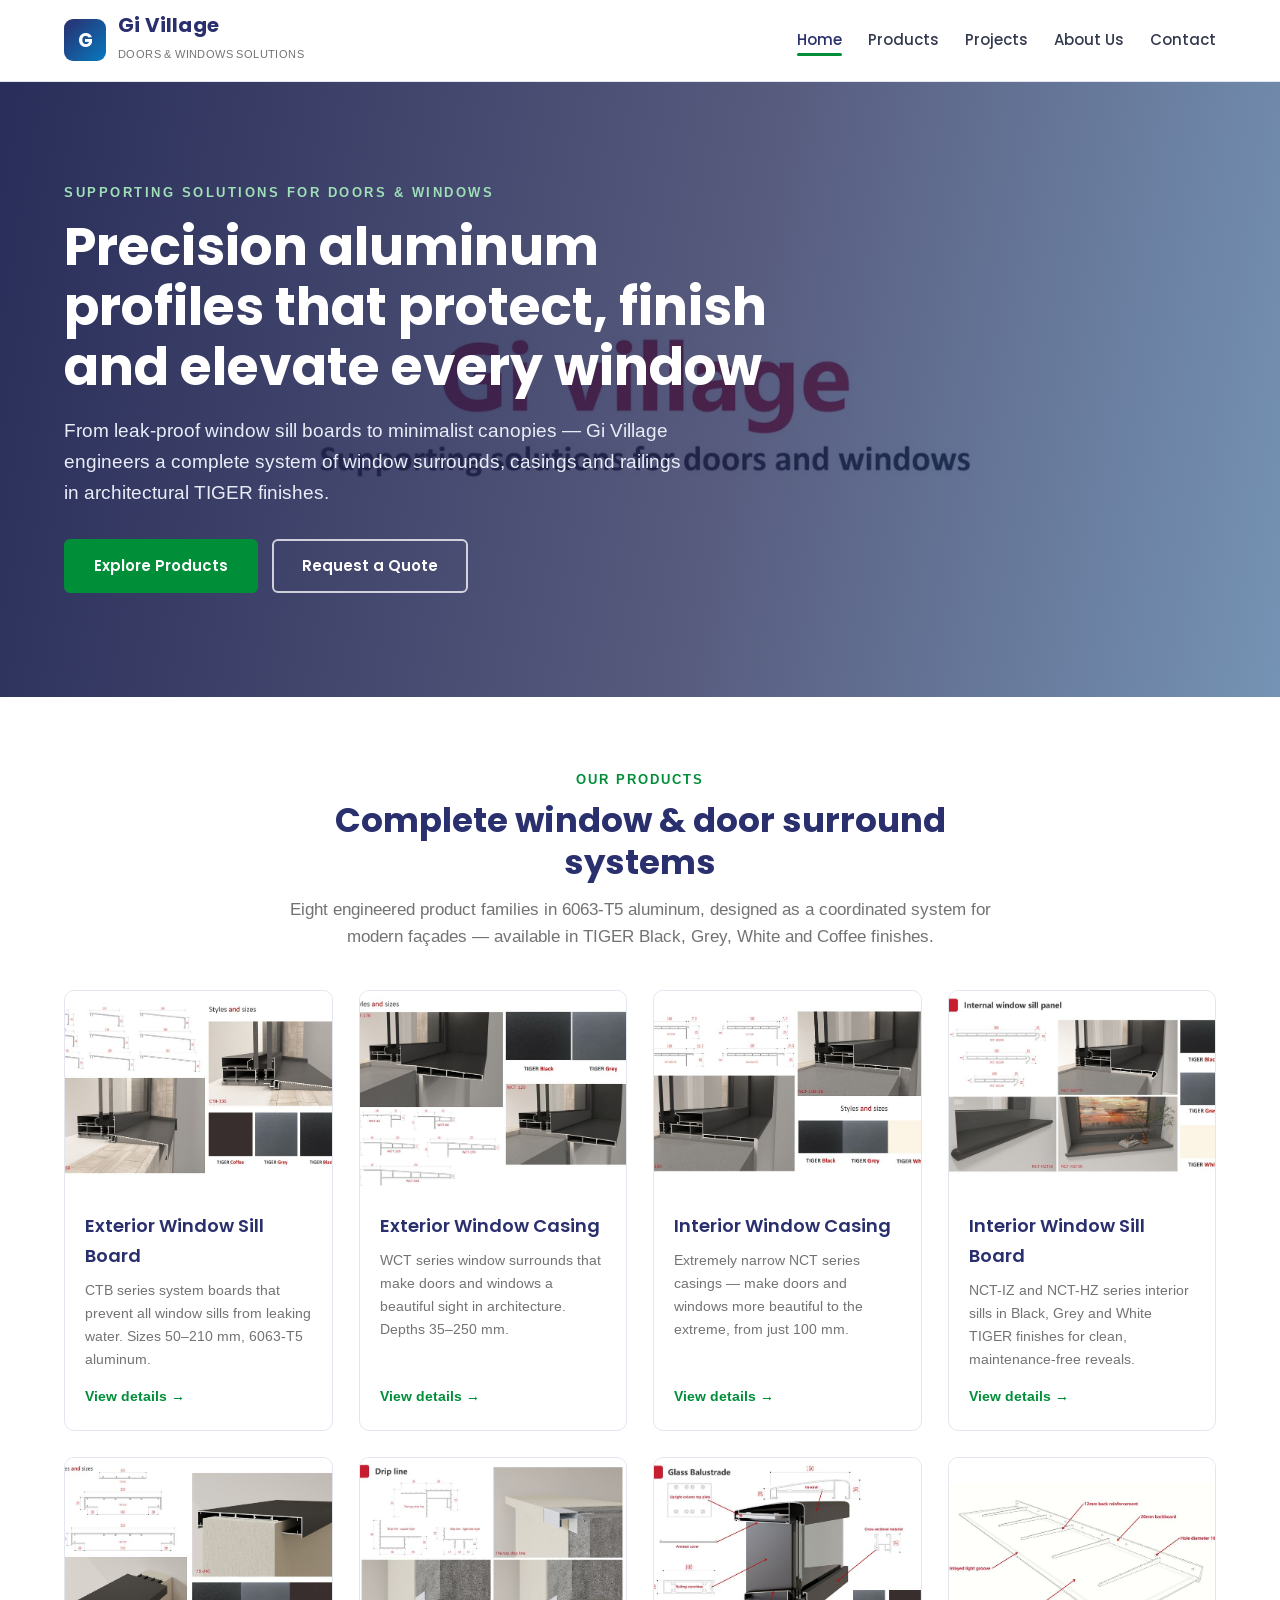
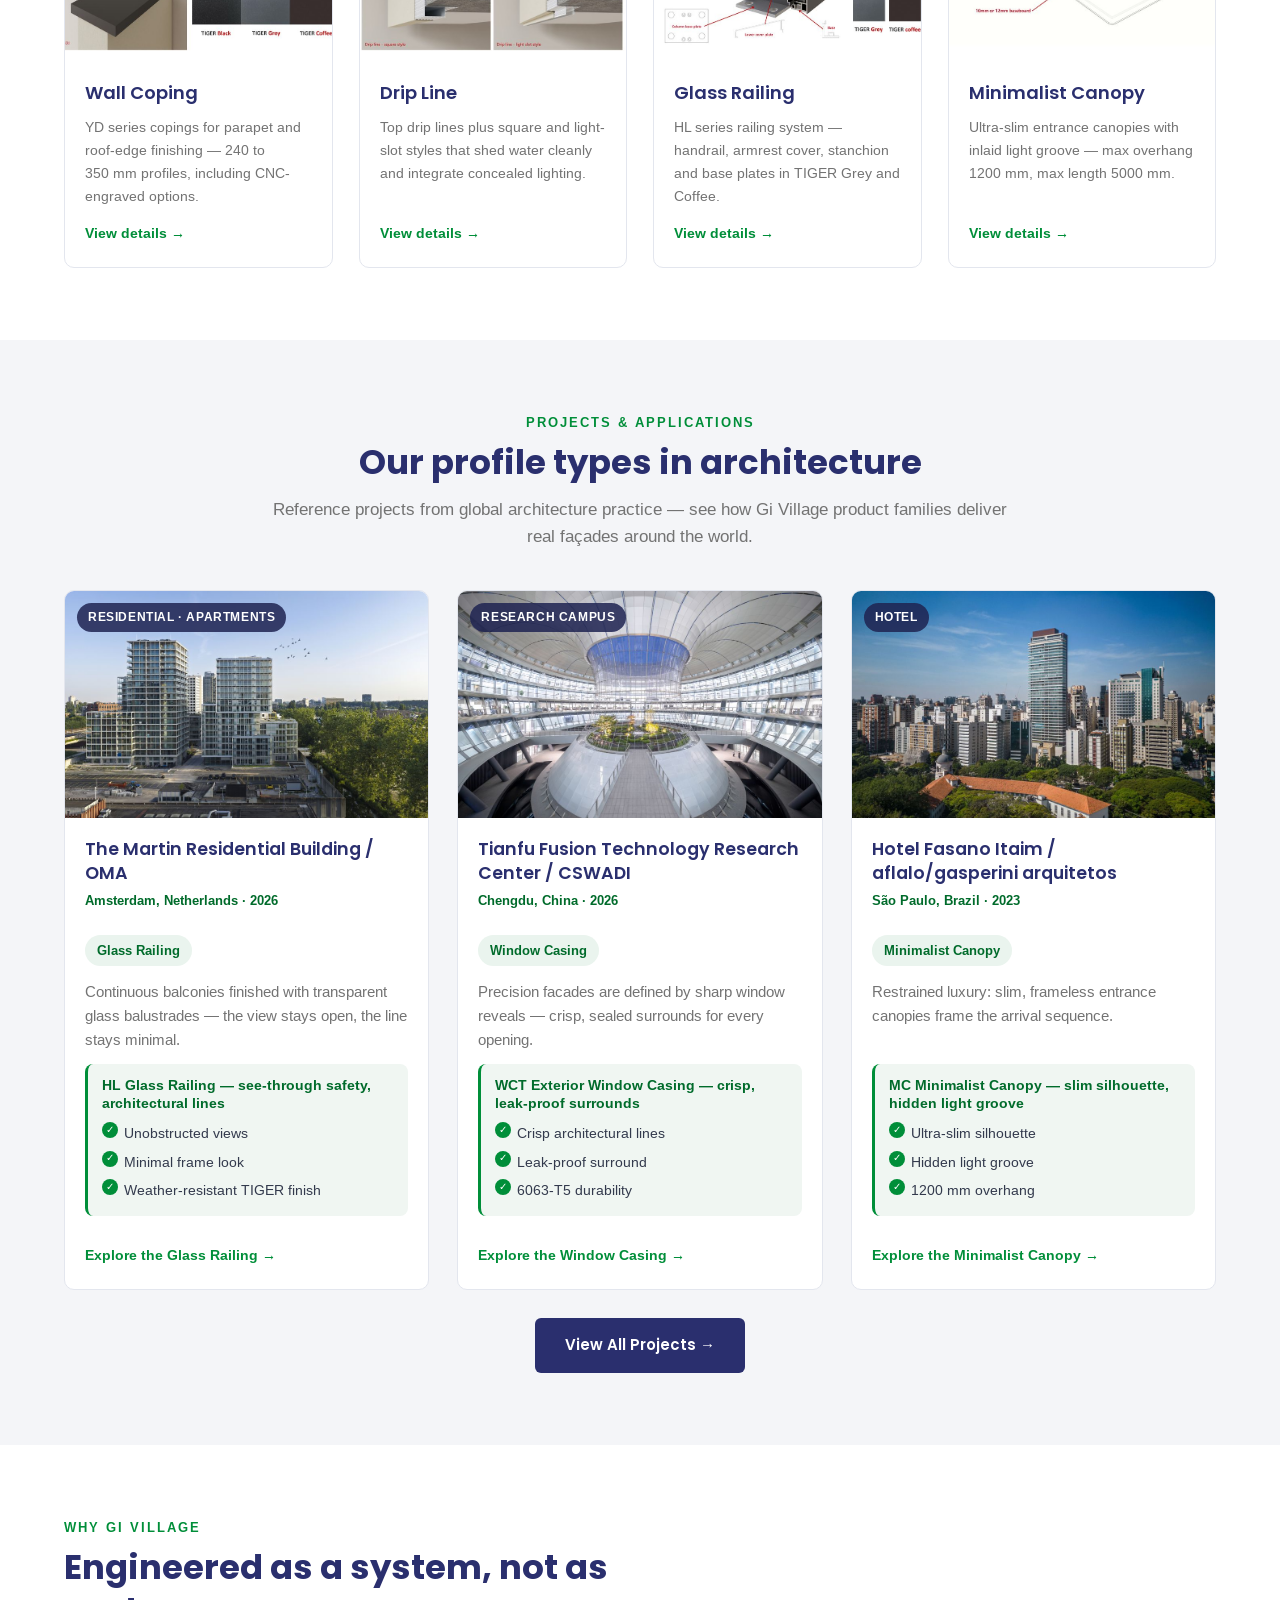
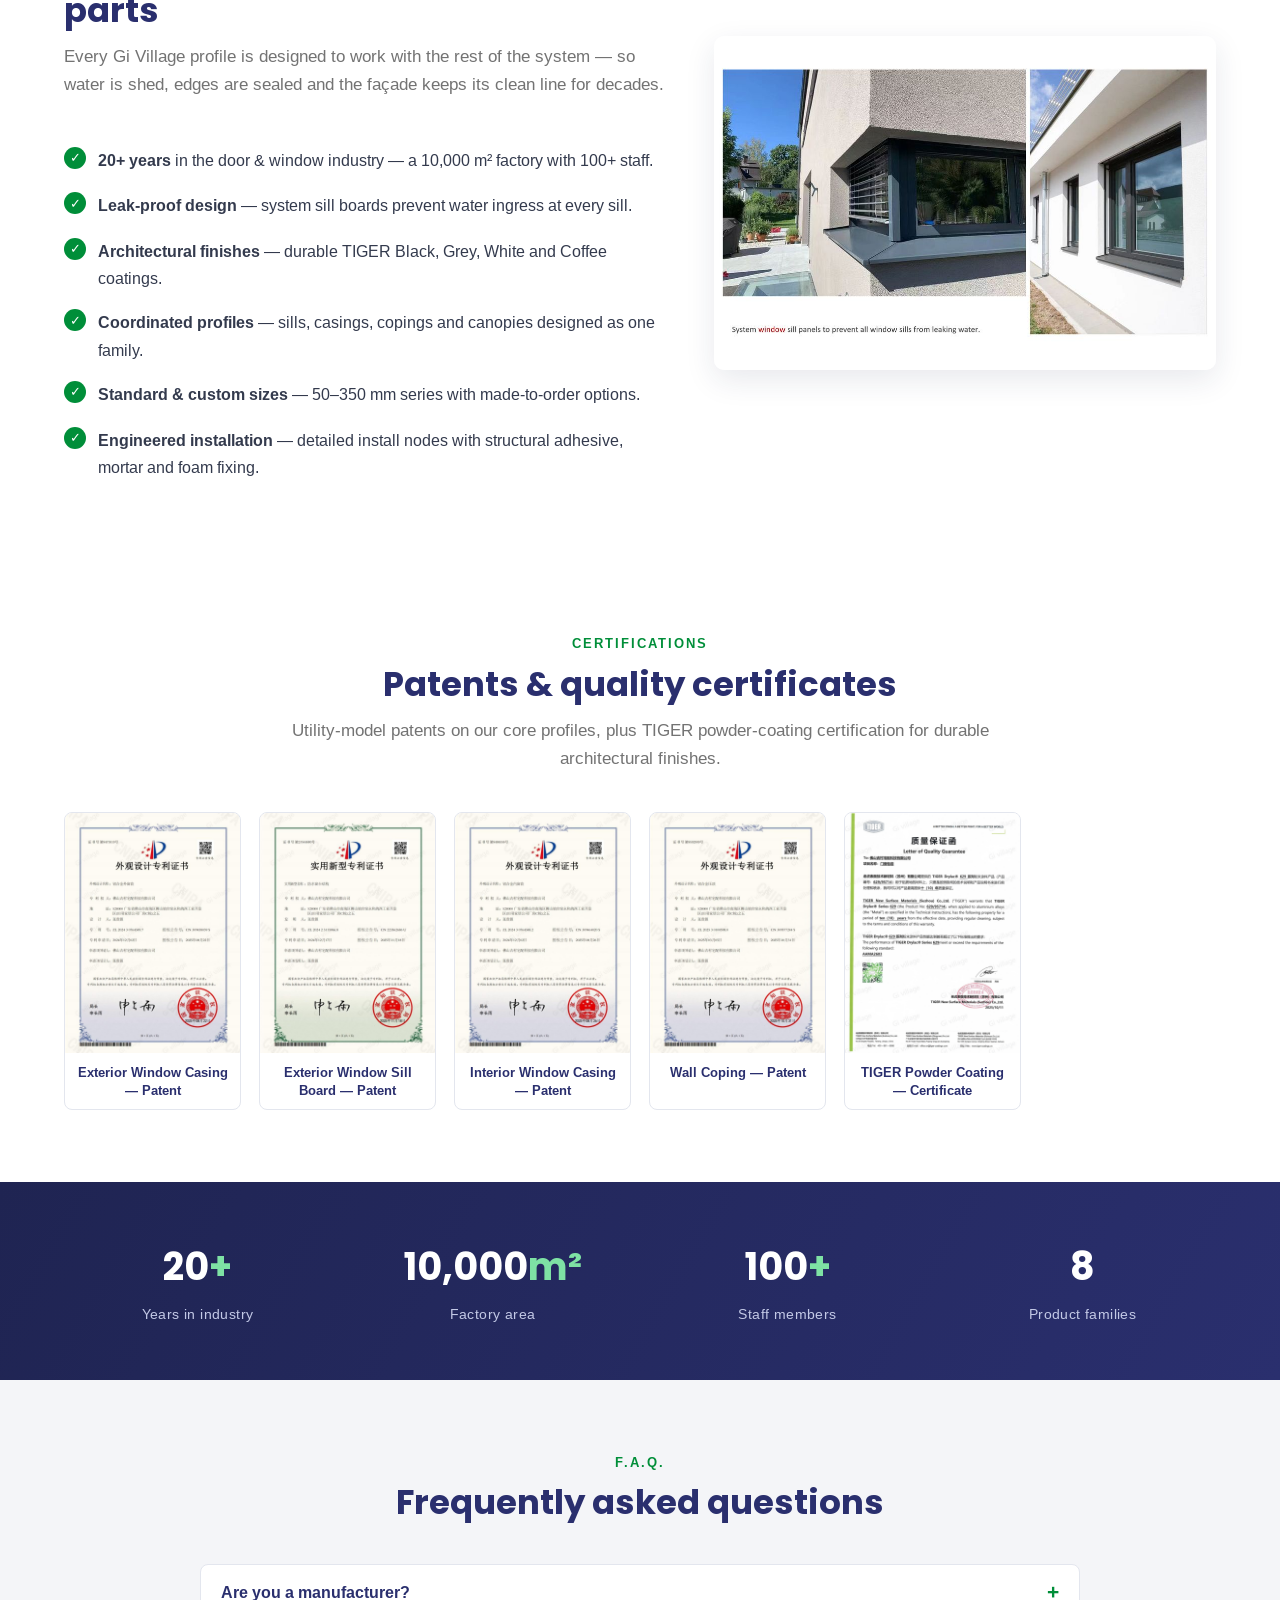
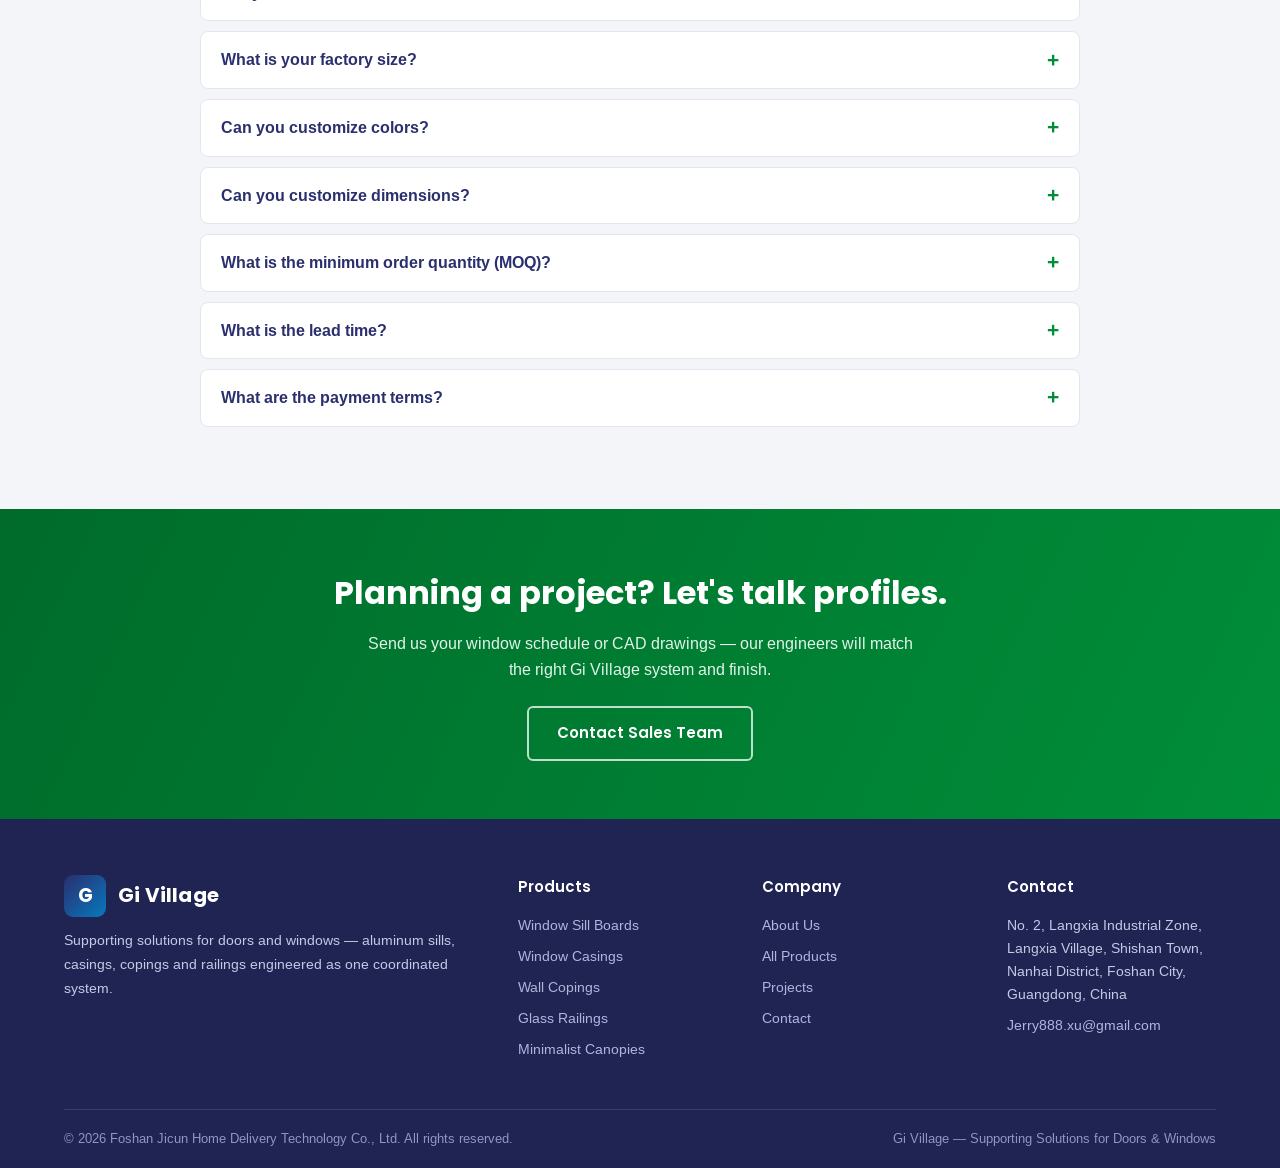
==== commit a0f8c8e2: "Remove ArchDaily source links from case cards (projects page + homepage)" ====
--- a/index.html
+++ b/index.html
@@ -5,10 +5,30 @@
 <meta name="viewport" content="width=device-width, initial-scale=1">
 <title>Gi Village | Supporting Solutions for Doors and Windows</title>
 <meta name="description" content="Gi Village by Foshan Jicun Home Delivery Technology Co., Ltd — aluminum window sill boards, casings, wall copings, glass railings and minimalist canopies for modern architecture.">
+<meta name="google-site-verification" content="B_xE09NjEfwwBYGBIGMHz-bF1qCRJnclli0mrweeieM" />
 <link rel="preconnect" href="https://fonts.googleapis.com">
 <link rel="preconnect" href="https://fonts.gstatic.com" crossorigin>
 <link href="https://fonts.googleapis.com/css2?family=Poppins:wght@400;600;700&family=Arimo:wght@400;600&display=swap" rel="stylesheet">
 <link rel="stylesheet" href="css/style.css">
+<link rel="canonical" href="https://myjerry243.github.io/gi-village-deploy/">
+<script type="application/ld+json">
+{
+  "@context": "https://schema.org",
+  "@type": "Organization",
+  "name": "Gi Village",
+  "alternateName": "Foshan Jicun Home Delivery Technology Co., Ltd",
+  "description": "Supporting solutions for doors and windows — aluminum window sill boards, casings, wall copings, glass railings and minimalist canopies.",
+  "email": "Jerry888.xu@gmail.com",
+  "address": {
+    "@type": "PostalAddress",
+    "streetAddress": "No. 2, Langxia Industrial Zone, Langxia Village, Shishan Town, Nanhai District",
+    "addressLocality": "Foshan",
+    "addressRegion": "Guangdong",
+    "addressCountry": "CN"
+  },
+  "url": "https://myjerry243.github.io/gi-village-deploy/"
+}
+</script>
 <link rel="icon" href="data:image/svg+xml,<svg xmlns='http://www.w3.org/2000/svg' viewBox='0 0 100 100'><rect width='100' height='100' rx='20' fill='%232a2f6e'/><text x='50' y='68' font-size='52' text-anchor='middle' fill='white' font-family='Arial' font-weight='bold'>G</text></svg>">
 </head>
 <body>
@@ -159,7 +179,6 @@
             <ul><li>Unobstructed views</li><li>Minimal frame look</li><li>Weather-resistant TIGER finish</li></ul>
           </div>
           <a class="card-link" href="products/glass-balustrade.html">Explore the Glass Railing <span class="arrow">&rarr;</span></a>
-          <span class="case-source">Reference: <a href="https://www.archdaily.com/1181924/the-martin-residential-building-oma" target="_blank" rel="nofollow noopener" class="src-link">ArchDaily</a></span>
         </div>
       </div>
       <div class="case-card reveal">
@@ -177,7 +196,6 @@
             <ul><li>Crisp architectural lines</li><li>Leak-proof surround</li><li>6063-T5 durability</li></ul>
           </div>
           <a class="card-link" href="products/external-window-cover.html">Explore the Window Casing <span class="arrow">&rarr;</span></a>
-          <span class="case-source">Reference: <a href="https://www.archdaily.com/1183129/tianfu-fusion-technology-research-center-swip-csadi" target="_blank" rel="nofollow noopener" class="src-link">ArchDaily</a></span>
         </div>
       </div>
       <div class="case-card reveal">
@@ -195,7 +213,6 @@
             <ul><li>Ultra-slim silhouette</li><li>Hidden light groove</li><li>1200 mm overhang</li></ul>
           </div>
           <a class="card-link" href="products/minimalist-canopy.html">Explore the Minimalist Canopy <span class="arrow">&rarr;</span></a>
-          <span class="case-source">Reference: <a href="https://www.archdaily.com/1173948/hotel-fasano-itaim-aflalo-gasperini-arquitetos" target="_blank" rel="nofollow noopener" class="src-link">ArchDaily</a></span>
         </div>
       </div>
     </div>
